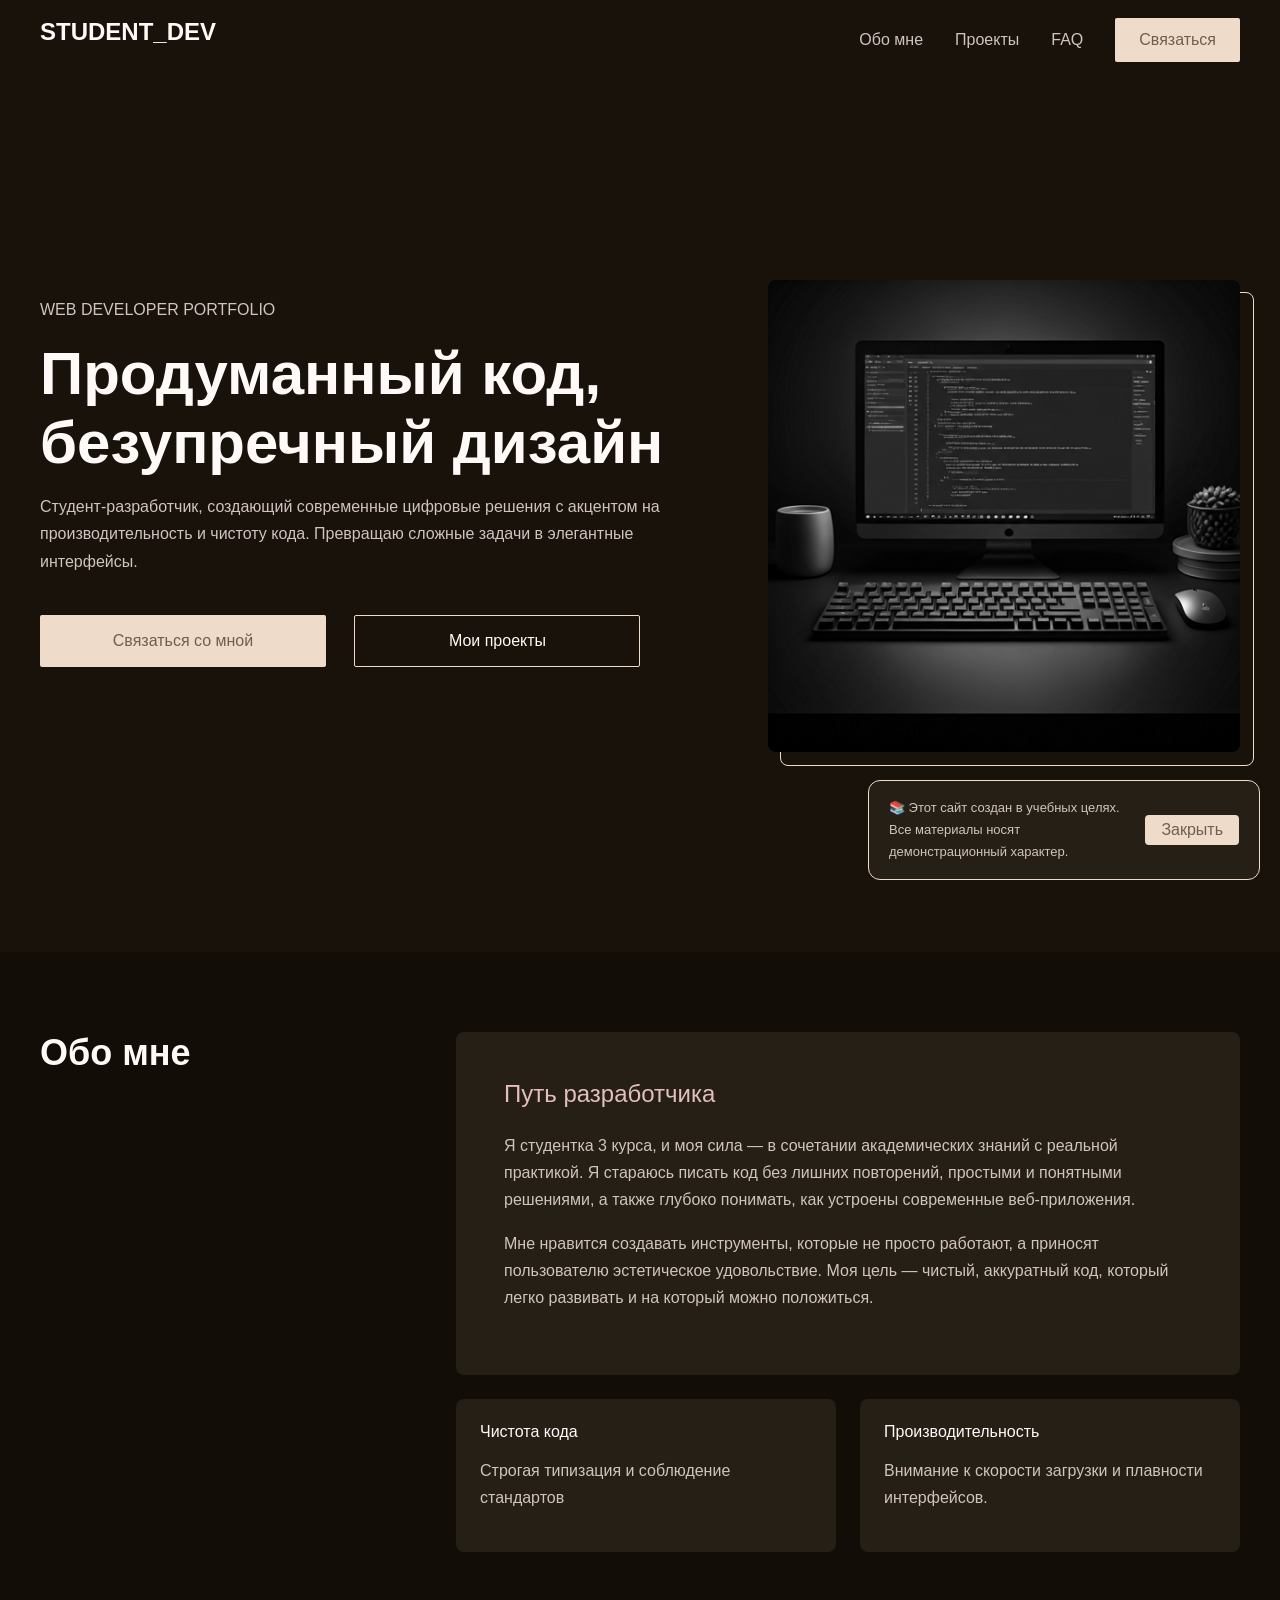
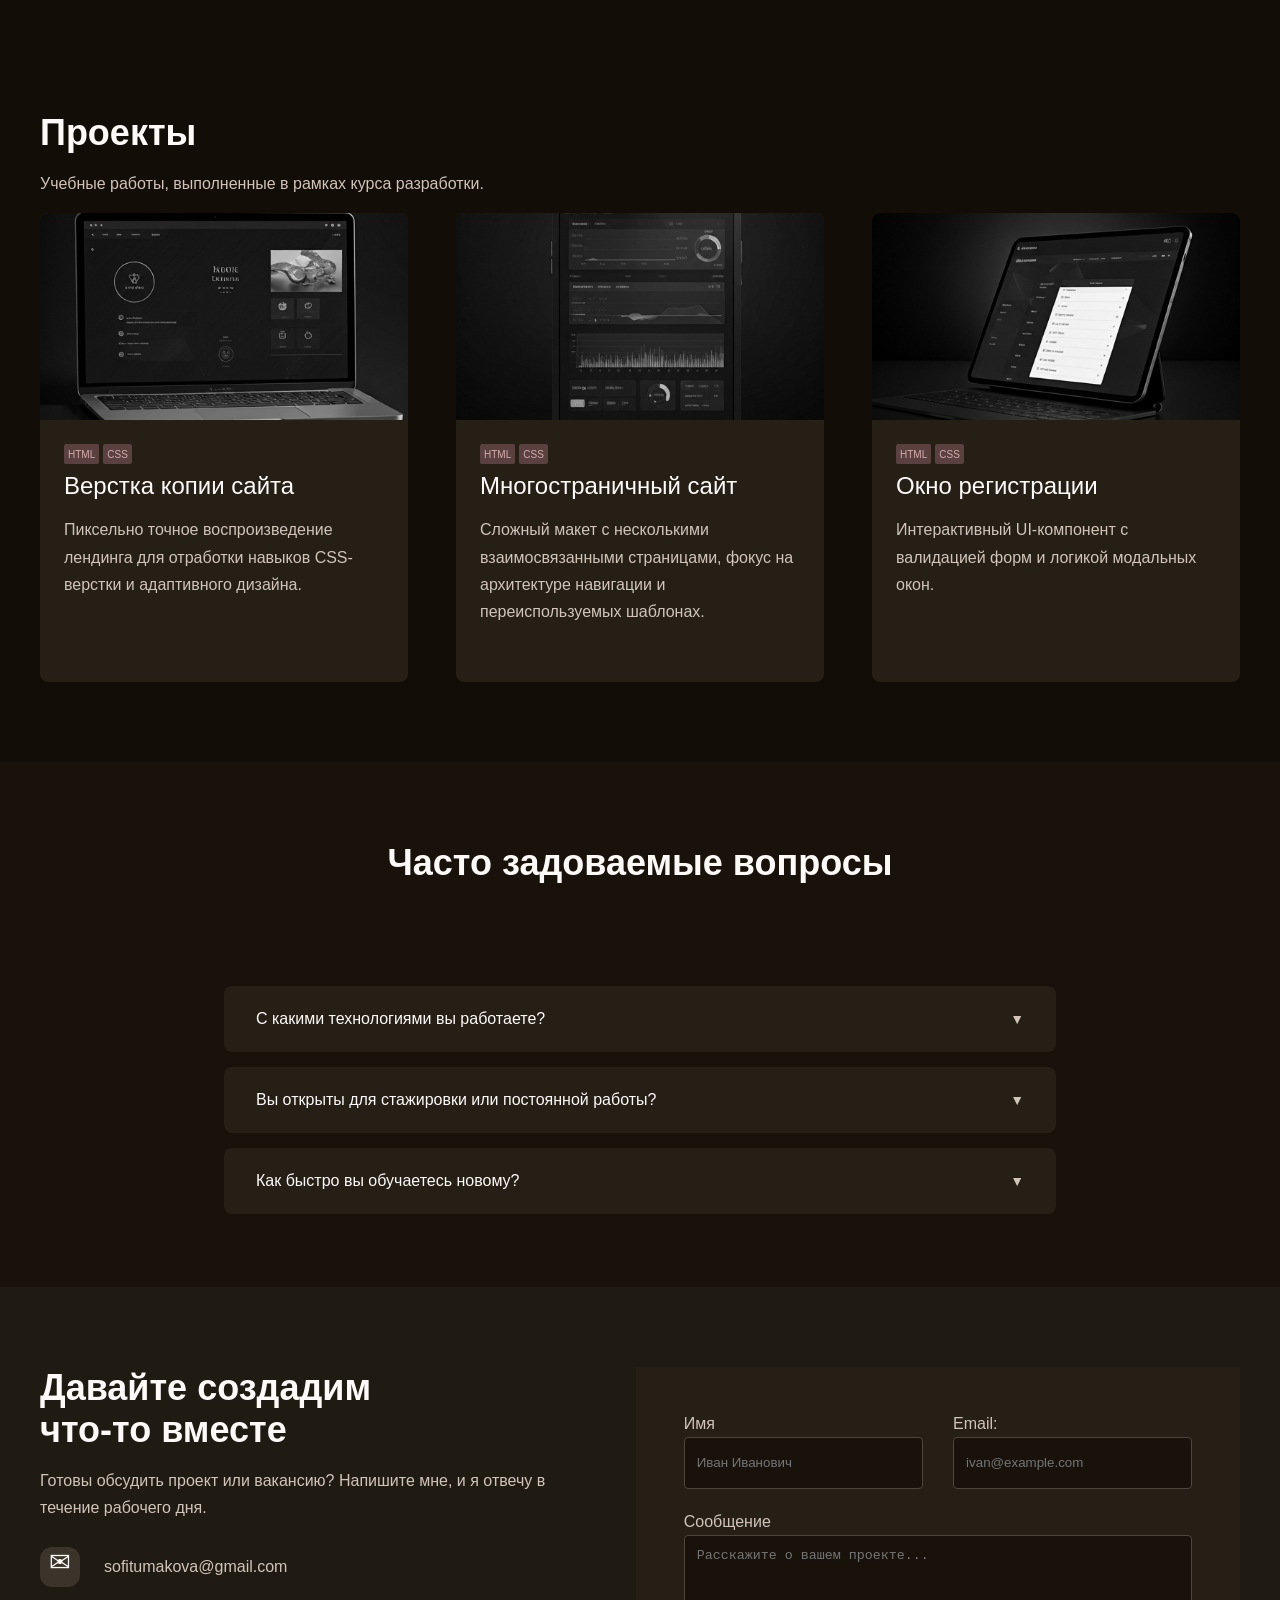
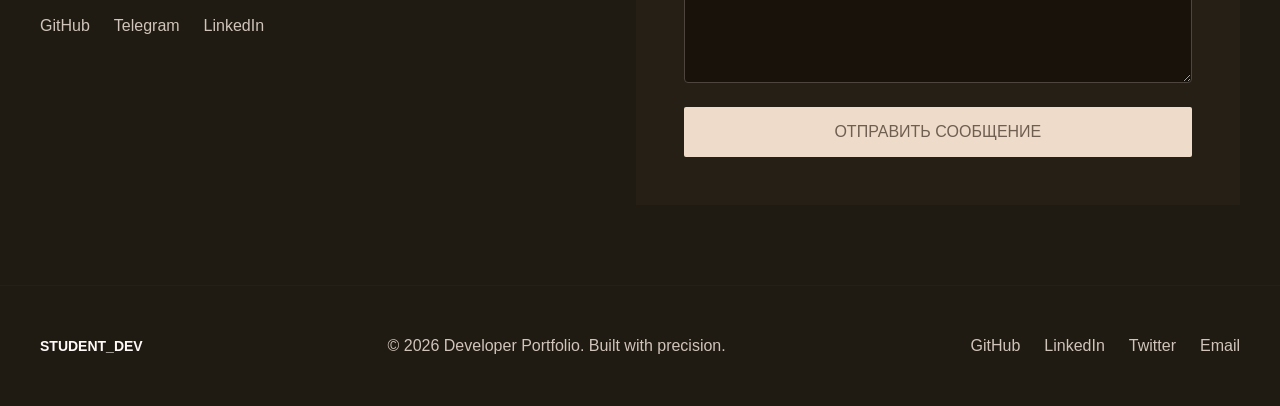
==== пм_05 — без одного блока + адаптив/html/index.html @ 421327c8 "added adaptive" ====
<!DOCTYPE html>
<head>
    <meta charset="UTF-8">
    <meta name="viewport" content="width=device-width, initial-scale=1.0, user-scalable=yes">
    <title>tumakova</title>
    <link rel="stylesheet" href="../css/style.css">
</head>
<body>
    <header>
        <div class="content jcsb">
            <div class="logo">STUDENT_DEV</div>

            <div class="burger">
                <span></span>
                <span></span>
                <span></span>
            </div>

            <div class="navigation jcsb">
                <a href="#about" class="active">Обо мне</a>
                <a href="#projects" class="active">Проекты</a>
                <a href="#faq" class="active">FAQ</a>
                <button>Связаться</button>
            </div>
        </div>
    </header>
    <main>
        <div class="hero">
            <div class="content jcsb">
                <div class="hero-text">
                    <p>WEB DEVELOPER PORTFOLIO</p>
                    <h1>Продуманный код, безупречный дизайн</h1>
                    <p>Студент-разработчик, создающий современные цифровые решения с акцентом на производительность и чистоту кода. Превращаю сложные задачи в элегантные интерфейсы.</p>
                    <div class="hero-button">
                        <button>Связаться со мной</button>
                        <button>Мои проекты</button>
                    </div>
                </div>
                <div class="hero-image">
                    <img src="../png/unnamed.png">
                    <div class="frame"></div>
                </div>
            </div>
        </div>
        
            <div id="info-popup" class="info-popup">
                <div class="info-content">
                    <p>📚 Этот сайт создан в учебных целях. Все материалы носят демонстрационный характер.</p>
                    <button id="close-info">Закрыть</button>
                </div>
            </div>

        <div class="about" id="about">
            <div class="content jcsb">
                <h2>Обо мне</h2>
                <div class="about-block">
                    <div>
                        <h3>Путь разработчика</h3>
                        <p>Я студентка 3 курса, и моя сила — в сочетании академических знаний с реальной практикой. Я стараюсь писать код без лишних повторений, простыми и понятными решениями, а также глубоко понимать, как устроены современные веб-приложения.</p>
                        <p>Мне нравится создавать инструменты, которые не просто работают, а приносят пользователю эстетическое удовольствие. Моя цель — чистый, аккуратный код, который легко развивать и на который можно положиться.</p>
                    </div>
                    <div>
                        <h4>Чистота кода</h4>
                        <p>Строгая типизация и соблюдение стандартов</p>
                    </div>
                    <div>
                        <h4>Производительность</h4>
                        <p>Внимание к скорости загрузки и плавности интерфейсов.</p>
                    </div>
                </div>
            </div>
        </div>
        
        <div class="projects" id="projects">
            <div class="content">
                <h2>Проекты</h2>
                <p>Учебные работы, выполненные в рамках курса разработки.</p>
                <div class="card jcsb">
                    <div>
                        <div class="image-container">
                            <img src="../png/unnamed (3).png">
                        </div>
                        <div class="description">
                            <section>
                                <div>HTML</div>
                                <div>CSS</div>
                            </section>
                            <h4>Верстка копии сайта</h4>
                            <p>Пиксельно точное воспроизведение лендинга для отработки навыков CSS-верстки и адаптивного дизайна.</p>
                        </div>
                    </div>
                    <div>
                        <div class="image-container">
                            <img src="../png/unnamed (2).png">
                        </div>
                        <div class="description">
                            <section>
                                <div>HTML</div>
                                <div>CSS</div>
                            </section>
                            <h4>Многостраничный сайт</h4>
                            <p>Сложный макет с несколькими взаимосвязанными страницами, фокус на архитектуре навигации и переиспользуемых шаблонах.</p>
                        </div>
                    </div>
                    <div>
                        <div class="image-container">
                            <img src="../png/unnamed (1).png">
                        </div>
                        <div class="description">
                            <section>
                                <div>HTML</div>
                                <div>CSS</div>
                            </section>
                            <h4>Окно регистрации</h4>
                            <p>Интерактивный UI-компонент с валидацией форм и логикой модальных окон.</p>
                        </div>
                    </div>
                </div>
            </div>
        </div>

        <div class="faq" id="faq">
            <div class="content jcsb">
                <h2>Часто задоваемые вопросы</h2>
                <div class="faq-item">
                    <input type="checkbox" id="faq1">
                    <label for="faq1">С какими технологиями вы работаете?</label>
                    <div class="faq-answer"><p>типо текст</p></div>
                </div>
                <div class="faq-item">
                    <input type="checkbox" id="faq2">
                    <label for="faq2">Вы открыты для стажировки или постоянной работы?</label>
                    <div class="faq-answer"><p>Да, я активно рассматриваю предложения по работе и стажировкам, где смогу применить свои навыки и внести вклад в реальные продукты.</p></div>
                </div>
                <div class="faq-item">
                    <input type="checkbox" id="faq3">
                    <label for="faq3">Как быстро вы обучаетесь новому?</label>
                    <div class="faq-answer"><p>Быстрая адаптация — моя сильная сторона. При необходимости я быстро осваиваю новые инструменты и подходы.</p></div>
                </div>
            </div>
        </div>

        <div class="contact" id="contact">
            <div class="content jcsb">
                <div class="text">
                    <h2>Давайте создадим <br> что-то вместе</h2>
                    <p>Готовы обсудить проект или вакансию? Напишите мне, и я отвечу в течение рабочего дня.</p>
                    <section>
                        <div>✉</div>
                        <p>sofitumakova@gmail.com</p>
                    </section>
                    <div class="communication">
                        <p>GitHub</p>
                        <p>Telegram</p>
                        <p>LinkedIn</p>
                    </div>
                </div>
                <div class="fill jcsb">
                    <section><label for="name">Имя</label>
                    <input type="text" placeholder="Иван Иванович"></section>
                    <section><label for="email">Email:</label>
                    <input type="email" placeholder="ivan@example.com"></section>
                    <section><label for="text">Сообщение</label>
                    <textarea placeholder="Расскажите о вашем проекте..."></textarea>
                    <button>ОТПРАВИТЬ СООБЩЕНИЕ</button>
                </div>    
            </div>
        </div>
    </main>
    <footer>
        <div class="content jcsb">
            <div class="logo">STUDENT_DEV</div>
            <p>© 2026 Developer Portfolio. Built with precision.</p>
            <div class="communication">
                <p>GitHub</p>
                <p>LinkedIn</p>
                <p>Twitter</p>
                <p>Email</p>
            </div>
        </div>
    </footer>
    <script src="../js/main.js"></script>
</body>
</html>
---- пм_05 — без одного блока + адаптив/css/style.css ----
body{
    font-family: 'Hanken Grotesk', -apple-system, BlinkMacSystemFont, 'Segoe UI', sans-serif;
    margin: 0;
    background-color: #18120B;
}

.content {
    box-sizing: border-box;
    max-width: 1280px;
    margin: 0 auto;
    padding: 0 40px;
}

p,a{
    font-size: 16px;
    color: #D0C4BB;
    line-height: 1.7;
}

h1{
    margin: 0;
    font-size: 60px;
    color: #FFFAF8;
}

h2{
    margin: 0;
    color: #FFFAF8;
    font-size: 36px;
}

h3{
    color: #E3BEBD;
    font-size: 24px;
    font-weight: 200;
    margin-top: 0;
    margin-bottom: 24px;
}

h4{
    color: #FFFAF8;
    font-size: 16px;
    font-weight: 400;
    margin-top: 0;
    margin-bottom: 12px;
}

button{
    font-size: 16px;
    background-color: #EFDBC9;
    color: #6E5F51;
    border: 0;
    border-radius: 2px;
}

button:active {
  transform: scale(0.95); 
}

.jcsb{display: flex; justify-content: space-between;}

header {
    position: fixed;
    background-color: #18120B;
    color: #D0C4BB;
    font-size: 26px;
    height: 80px;
    align-content: center;
    width: 100%;
    top: 0;
    z-index: 100;
}

.logo {
    color: #FFFAF8;
    font-size: 24px;
    font-weight: bold;
}

.navigation {
    font-size: 14px;
    gap: 32px;
}

.navigation a {
    position: relative;
    text-decoration: none;
    padding: 8px 0;
    transition: .3s;
}

.navigation a:hover {
    color: #EFDBC9;
}

.navigation a.active {
    color: #FFFAF8;
    font-size: 16px;
    font-weight: 700;
}

.navigation a.active::after {
    content: "";
    position: absolute;
    left: 50%;
    transform: translateX(-50%);
    bottom: -12px;
    width: 70px;
    height: 2px;
    background: #EFDBC9;
}

.navigation button {
    padding: 6px 24px;
}
main{
    padding-top: 80px;
}

.about, .skills, .projects, .faq, .contact{padding: 80px 0;}

.hero{
    margin: 200px 0;
}

.hero-text{
    width: 680px;
    height: 385px;
}

.hero-image{
    position: relative;
    width: 472px;
    height: 472px;
}

.hero-image img{
    width: 472px;
    height: 472px;
    object-fit: cover;
    position: relative;
    z-index: 2;
    filter: grayscale(100%);
    transition: filter 0.4s ease;
    border-radius: 8px;
}

.hero-image:hover img {
    filter: grayscale(0%);
}

.frame{
    position: absolute;
    top: 12px;
    left: 12px;
    width: 472px;
    height: 472px;
    border: 1px solid #EFDBC9;
    border-radius: 8px;
    z-index: 1;
}

.hero-button button{
    margin-top: 24px;
    width: 286px;
    height: 52px;
}

.hero-button :nth-child(2){
    margin-left: 24px;
    color: #FFFAF8;
    background-color: #18120B;
    border: 1px solid #EFDBC9;
}

.about, .projects{background-color: #120D06;}


.about-block{
    max-width: 784px; 
    display: flex;
    flex-wrap: wrap;
    gap: 24px;
}

.about-block div{
    background-color: #251F16;
    border-radius: 8px;
    box-sizing: border-box;
}

.about-block > :nth-child(1){
    width: 784px;
    padding: 48px;
}

.about-block > :nth-child(2),
.about-block > :nth-child(3){
    width: 380px;
    min-height: 153px;
    padding: 24px;
}

.card > div{
    border-radius: 8px;
    background-color: #251F16;
    width: 368px;
    height: 468.6px;
}

.card .image-container {
    width: 368px;
    height: 207px;
    overflow: hidden;
    border-radius: 8px 8px 0 0;
}

.card .image-container img {
    width: 100%;
    height: 100%;
    object-fit: cover;
    filter: grayscale(100%);
    transition: transform 0.4s ease, filter 0.4s ease;
    transform: scale(1);
}

.card div:hover .image-container img {
    transform: scale(1.1);
    filter: grayscale(0%);
}

.card section{
    display: flex;
}

.card section div{
    align-content: center;
    height: 20px;
    background-color: #5B4040;
    width: auto;
    padding: 0 4px;
    margin-right: 4px;
    border-radius: 2px;
}

.card h4{
    font-size: 24px;
    margin-top: 8px;
}

.description{
    color: #D1ADAC;
    font-size: 10px;
    padding: 24px;
}

.faq .content{
    flex-direction: column;
    align-items: center;
    gap: 22px;
}

.faq .content h2{margin-bottom: 80px;}

.faq-item label {
    display: flex;
    justify-content: space-between;
    background-color: #251F16;
    color: #FFFAF8;
    width: 768px;
    padding: 24px 32px;
    border-radius: 8px;
    cursor: pointer;
    position: relative;
    transition: border-color 0.3s ease;
}

.faq-item label::after {
    content: "▼";
    font-size: 14px;
    color: #D0C4BB;
    position: absolute;
    right: 32px;
    top: 50%;
    transform: translateY(-50%);
    transition: transform 0.3s ease;
}

.faq-item label:hover::after {
    transform: translateY(-50%) rotate(180deg);
}

.faq-answer {
    width: 784px;
    padding: 0 24px;
    max-height: 0;
    overflow: hidden;
    background-color: #251F16;
    color: #D0C4BB;
    border-radius: 0 0 8px 8px;
    transition: max-height 0.2s ease;
    margin-top: -7px;
}

.faq-item input:checked ~ .faq-answer {
    max-height: 1000px;
    border-top: none;
}

.faq-item input {
    display: none; 
}

.contact{
    background-color: #201B12;
}

.communication{
    display: flex;
    gap: 24px;
}

.text section{
    font-size: 26px;
    display: flex;
    align-items: center;
    gap:24px;
}

.text section div{
    text-align: center;
    height: 40px;
    width: 40px;
    border-radius: 12px;
    color: #FFFAF8;
    background-color: #3B342A;
}

.fill{
    display: flex;
    flex-wrap: wrap;
    margin: 0 0 0 80px;
    width: 666.67px;
    padding: 48px;
    background-color: #251F16;
}

label, input, textarea{
    color: #D0C4BB;
}

.fill section{
    display: flex;
    flex-direction: column;
    width: 47%;
}

.fill section input, .fill section textarea{
    background-color: #18120B;
    border: 1px solid #4D453E;
    border-radius: 4px;
    height: 50px;
    margin: 4px 0 24px 0;
    padding: 0 12px;
}

.fill section textarea {
    padding: 12px;
    min-height: 122px;
    resize: vertical;
}

.fill :nth-child(3){
    width: 100%;
}

.fill button{
    width: 100%;
    height: 50px;
}

footer {
    align-content:center;
    height: 120px;
    align-items:center;
    border-top: 0.01rem solid #251F16;
    background-color: #201B12;
}

footer .logo{
    align-content: center;
    font-size: 14px;
}

.info-popup {
    position: fixed;
    bottom: 20px;
    right: 20px;
    max-width: 350px;
    background: #251F16;
    border: 1px solid #EFDBC9;
    border-radius: 12px;
    padding: 16px 20px;
    z-index: 2000;
    opacity: 0;
    transform: translateX(100%);
    transition: 0.4s;
}

.info-popup.show {
    opacity: 1;
    transform: translateX(0);
}

.info-content {
    display: flex;
    gap: 12px;
    align-items: center;
}

.info-content p {
    margin: 0;
    font-size: 13px;
    color: #D0C4BB;
}

.info-content button {
    background: #EFDBC9;
    border: none;
    padding: 6px 16px;
    border-radius: 4px;
    cursor: pointer;
}


@media (max-width: 1024px) {

    .content {
        padding: 0 24px;
    }

    h1 {
        font-size: 48px;
    }

    .hero {
        margin: 100px 0;
    }

    .hero .content {
        flex-direction: column;
        align-items: center;
        gap: 60px;
    }

    .hero-text {
        width: 100%;
        height: auto;
        text-align: center;
    }

    .hero-image {
        width: 472px;
        height: 472px;
    }

    .about .content {
        flex-direction: column;
        gap: 40px;
    }

    .about-block {
        max-width: 100%;
    }

    .about-block > :nth-child(1),
    .about-block > :nth-child(2),
    .about-block > :nth-child(3) {
        width: 100%;
    }

    .card {
        flex-wrap: wrap;
        justify-content: center;
        gap: 24px;
    }

    .contact .content {
        flex-direction: column;
        gap: 40px;
    }

    .fill {
        margin: 0;
        width: 100%;
        max-width: 100%;
        box-sizing: border-box;
    }

    .faq-item {
        width: 100%;
        max-width: 784px;
    }

    .faq-item label,
    .faq-answer {
        width: 100%;
        box-sizing: border-box;
    }
}

.burger {
    display: none;
    flex-direction: column;
    gap: 5px;
    cursor: pointer;
}

.burger span {
    width: 28px;
    height: 3px;
    background-color: #FFFAF8;
    border-radius: 2px;
    transition: 0.3s;
}

@media (max-width: 768px) {

    .content {
        padding: 0 20px;
    }

        header .content {
        flex-direction: row;
        align-items: center;
    }

    .burger {
        display: flex;
    }

    .navigation {
        position: absolute;
        top: 80px;
        left: 0;
        width: 100%;
        background-color: #18120B;

        flex-direction: column;
        align-items: center;
        gap: 20px;

        padding: 25px 0;

        display: none;
        border-top: 1px solid #251F16;
        z-index: 99;
    }

    .navigation.active {
        display: flex;
    }

    .navigation a {
        font-size: 16px;
    }

    .navigation button {
        width: 220px;
        height: 48px;
        background-color: #EFDBC9;
        color: #6E5F51;
        border: none;
        border-radius: 2px;
    }

    main {
        padding-top: 80px;
    }

    h1 {
        font-size: 36px;
        line-height: 1.2;
    }

    h2 {
        font-size: 28px;
        text-align: center;
    }

    h3 {
        font-size: 22px;
    }

    .hero {
        margin: 60px 0;
    }

    .hero .content {
        flex-direction: column;
        gap: 40px;
    }

    .hero-text {
        width: 100%;
        text-align: center;
    }

    .hero-image {
        width: 100%;
        max-width: 320px;
        height: 320px;
    }

    .hero-image img {
        width: 100%;
        height: 320px;
    }

    .frame {
        width: 100%;
        height: 320px;
    }

    .hero-button {
        display: flex;
        flex-direction: column;
        gap: 12px;
    }

    .hero-button button {
        width: 100%;
        margin: 0;
    }

    .hero-button :nth-child(2) {
        margin-left: 0;
    }

    .about,
    .projects,
    .faq,
    .contact {
        padding: 60px 0;
    }

    .about-block > :nth-child(1) {
        padding: 24px;
    }

    .about-block > :nth-child(2),
    .about-block > :nth-child(3) {
        padding: 20px;
    }

    .card {
        flex-direction: column;
        align-items: center;
        gap: 24px;
    }

    .card > div {
        width: 100%;
        max-width: 400px;
        height: auto;
    }

    .card .image-container {
        width: 100%;
    }

    .faq .content h2 {
        margin-bottom: 40px;
    }

    .faq-item label {
        padding: 18px;
        font-size: 15px;
    }

    .faq-answer {
        padding: 0 18px;
    }

    .text {
        text-align: center;
    }

    .text section {
        justify-content: center;
    }

    .communication {
        flex-wrap: wrap;
        justify-content: center;
        gap: 12px;
    }

    .fill {
        padding: 24px;
    }

    .fill section {
        width: 100%;
    }

    .fill section input,
    .fill section textarea {
        width: 100%;
        box-sizing: border-box;
    }

    footer {
        height: auto;
        padding: 30px 0;
    }

    footer .content {
        flex-direction: column;
        gap: 15px;
        text-align: center;
    }
}

/*МАЛЕНЬКИЕ ТЕЛЕФОНЫ*/

@media (max-width: 480px) {

    h1 {
        font-size: 30px;
    }

    .hero-image {
        max-width: 280px;
        height: 280px;
    }

    .hero-image img {
        height: 280px;
    }

    .frame {
        height: 280px;
    }

    .fill {
        padding: 20px;
    }

    .navigation {
        gap: 10px;
    }

    .navigation a {
        font-size: 14px;
    }
    
    .info-popup {
        left: 20px;
        right: 20px;
        bottom: 20px;
        max-width: none;
    }
}
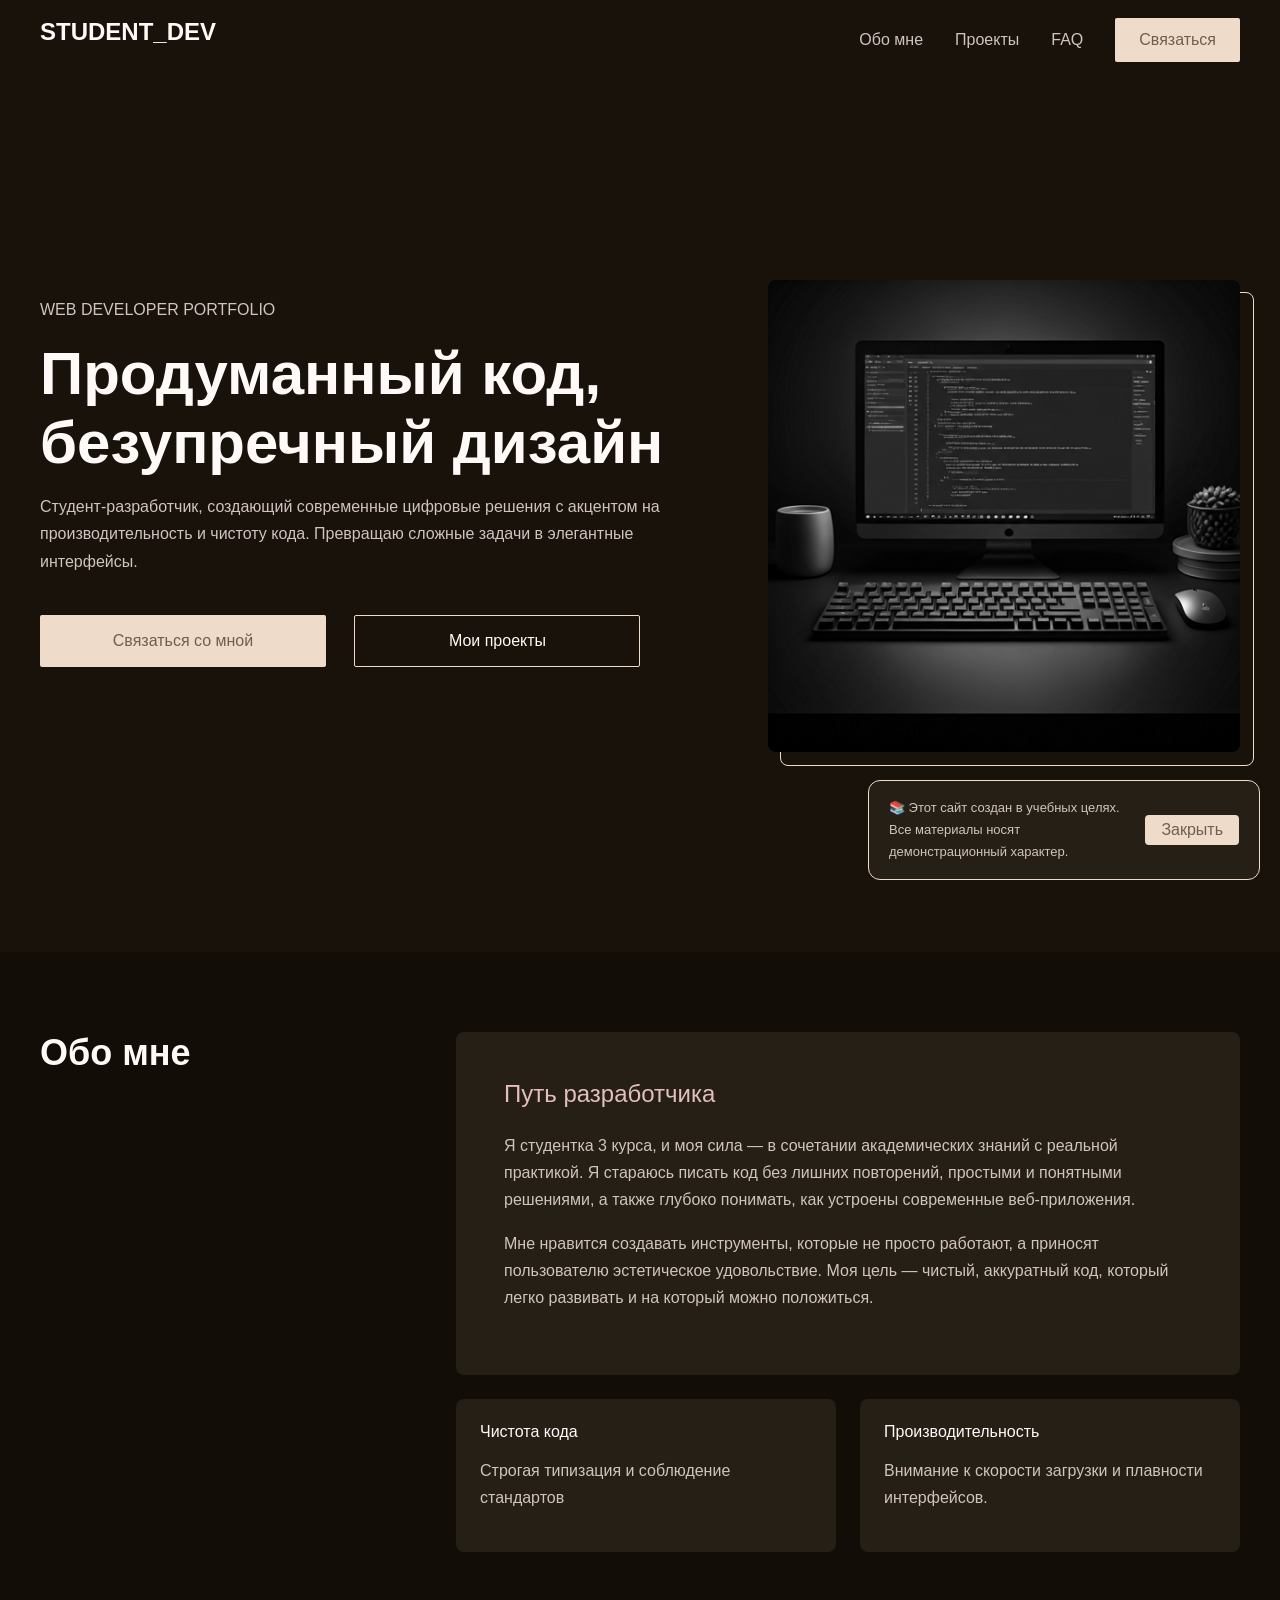
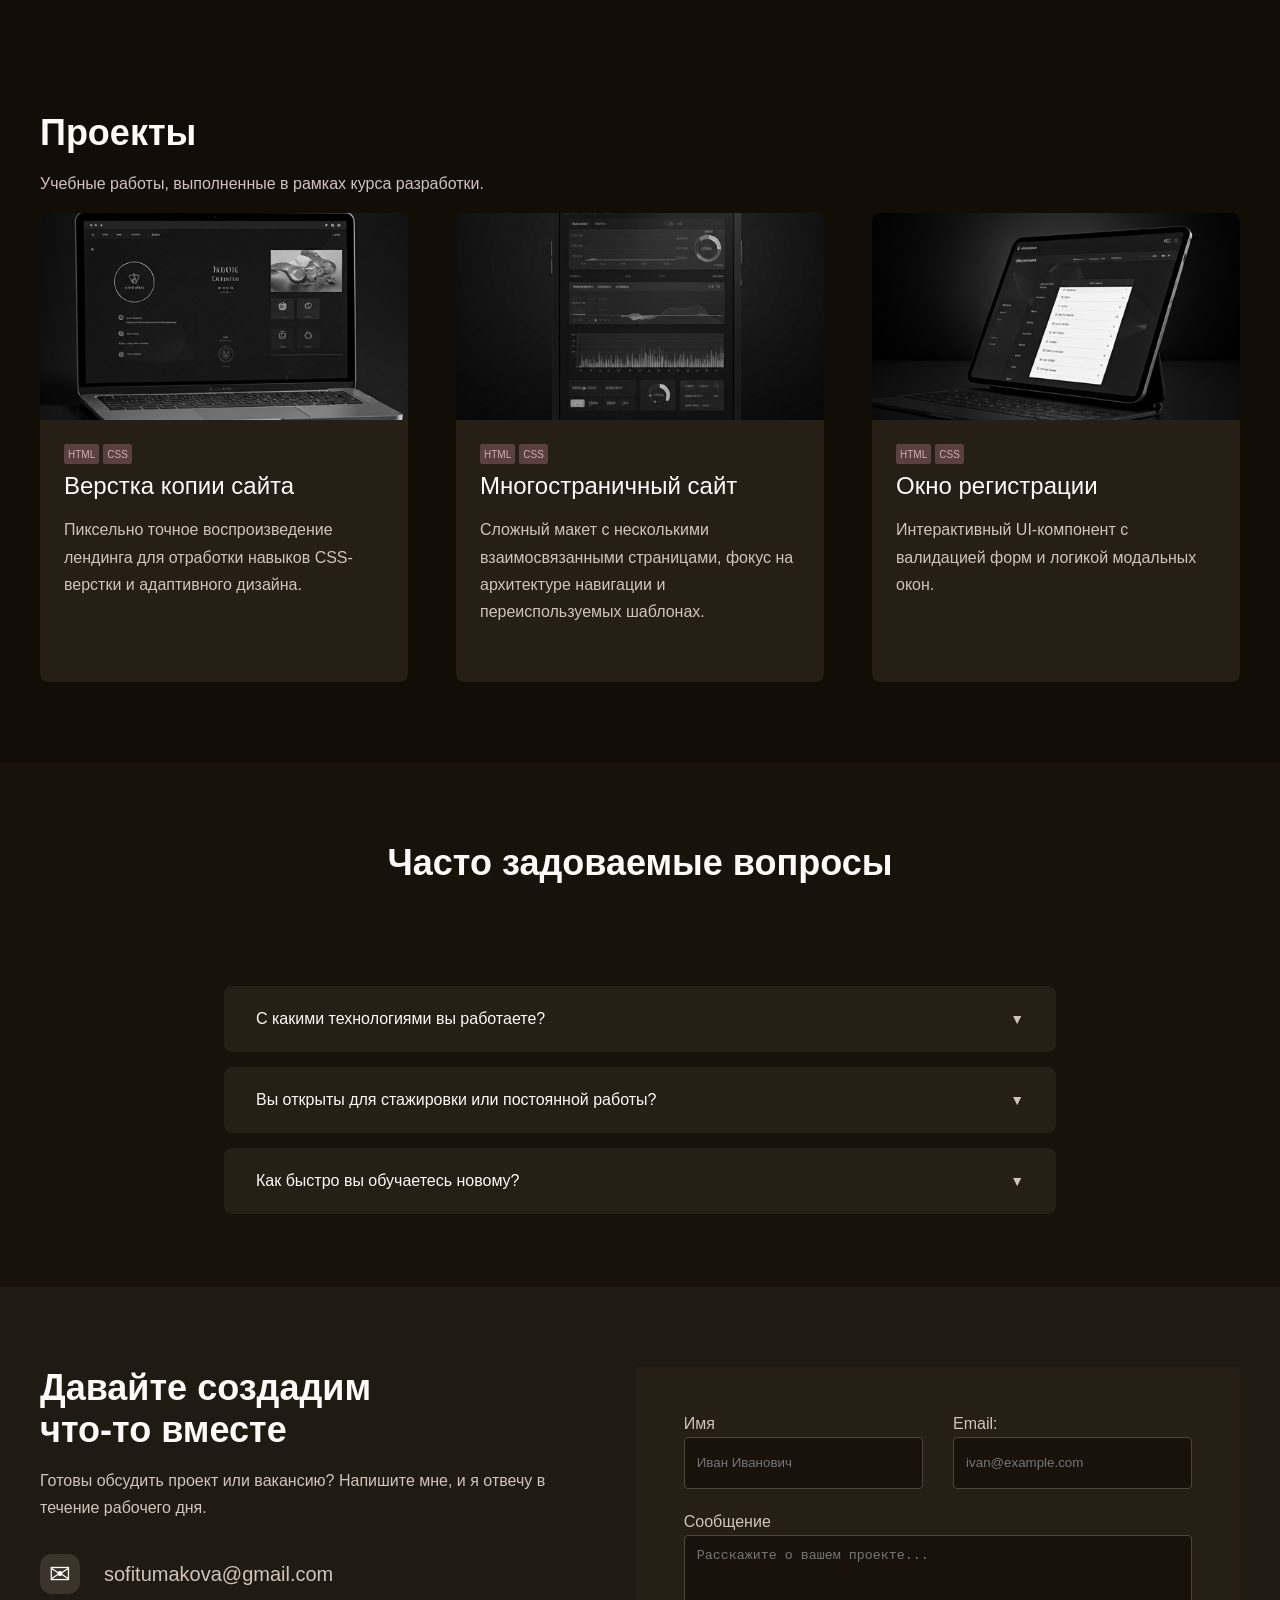
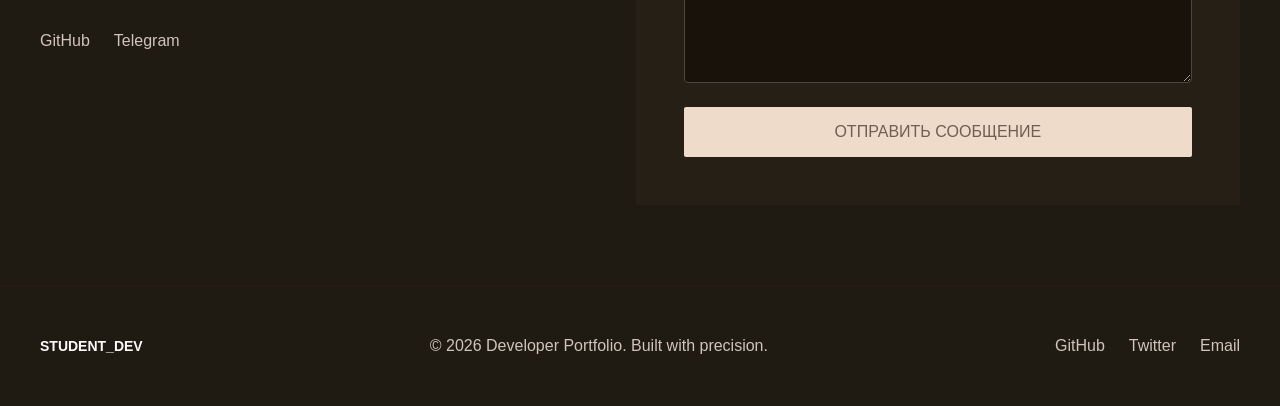
==== commit 51c0cb5e: "new" ====
--- a/пм_05 — без одного блока + адаптив/html/index.html
+++ b/пм_05 — без одного блока + адаптив/html/index.html
@@ -145,25 +145,26 @@
                 <div class="text">
                     <h2>Давайте создадим <br> что-то вместе</h2>
                     <p>Готовы обсудить проект или вакансию? Напишите мне, и я отвечу в течение рабочего дня.</p>
-                    <section>
-                        <div>✉</div>
-                        <p>sofitumakova@gmail.com</p>
-                    </section>
+                    <a href="mailto:sofitumakova@gmail.com" class="email-block">
+                        <section>
+                            <div>✉</div>
+                            <p>sofitumakova@gmail.com</p>
+                        </section>
+                    </a>
                     <div class="communication">
                         <p>GitHub</p>
                         <p>Telegram</p>
-                        <p>LinkedIn</p>
                     </div>
                 </div>
-                <div class="fill jcsb">
+                <form class="fill jcsb" action="submit.php" method="POST">
                     <section><label for="name">Имя</label>
-                    <input type="text" placeholder="Иван Иванович"></section>
+                    <input type="text" name="name" placeholder="Иван Иванович"></section>
                     <section><label for="email">Email:</label>
-                    <input type="email" placeholder="ivan@example.com"></section>
-                    <section><label for="text">Сообщение</label>
-                    <textarea placeholder="Расскажите о вашем проекте..."></textarea>
-                    <button>ОТПРАВИТЬ СООБЩЕНИЕ</button>
-                </div>    
+                    <input type="email" name="email" placeholder="ivan@example.com"></section>
+                    <section><label for="message">Сообщение</label>
+                    <textarea name="message" placeholder="Расскажите о вашем проекте..."></textarea>
+                    <button type="submit">ОТПРАВИТЬ СООБЩЕНИЕ</button>
+                </form>    
             </div>
         </div>
     </main>
@@ -173,7 +174,6 @@
             <p>© 2026 Developer Portfolio. Built with precision.</p>
             <div class="communication">
                 <p>GitHub</p>
-                <p>LinkedIn</p>
                 <p>Twitter</p>
                 <p>Email</p>
             </div>
--- a/пм_05 — без одного блока + адаптив/css/style.css
+++ b/пм_05 — без одного блока + адаптив/css/style.css
@@ -320,20 +320,45 @@
     gap: 24px;
 }
 
-.text section{
+.email-block {
+    display: inline-block;
+    text-decoration: none;
+    transition: all 0.3s ease;
+}
+
+.email-block p{
+    font-size: 20px;
+}
+
+.email-block section{
     font-size: 26px;
     display: flex;
     align-items: center;
     gap:24px;
-}
-
-.text section div{
+    transition: all 0.3s ease;
+}
+
+.email-block section div{
+    display: flex;
+    align-items: center;
+    justify-content: center;
     text-align: center;
     height: 40px;
     width: 40px;
     border-radius: 12px;
     color: #FFFAF8;
     background-color: #3B342A;
+    transition: all 0.3s ease;
+}
+
+.email-block:hover section div {
+    background-color: #EFDBC9;
+    color: #18120B;
+    
+}
+
+.email-block:hover section p {
+    color: #EFDBC9;
 }
 
 .fill{
@@ -686,7 +711,7 @@
         text-align: center;
     }
 
-    .text section {
+    .email-block section {
         justify-content: center;
     }
 
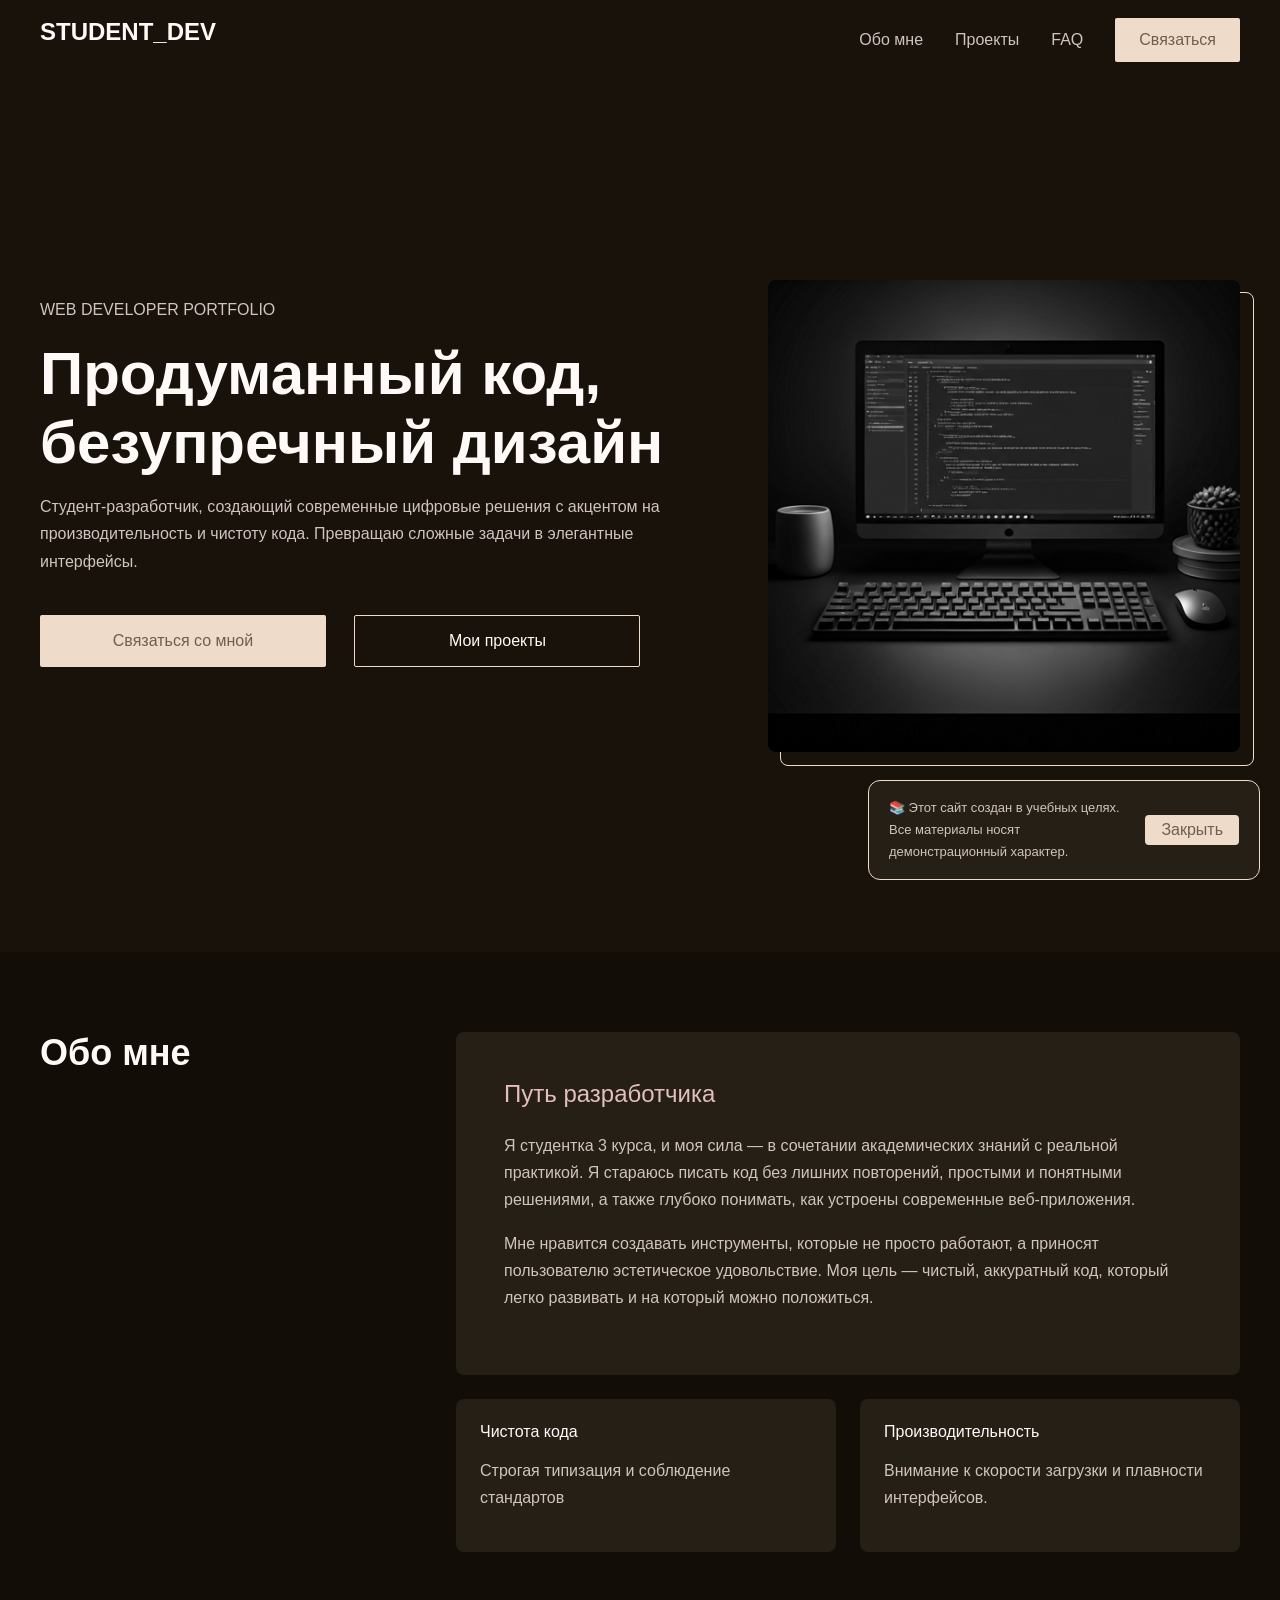
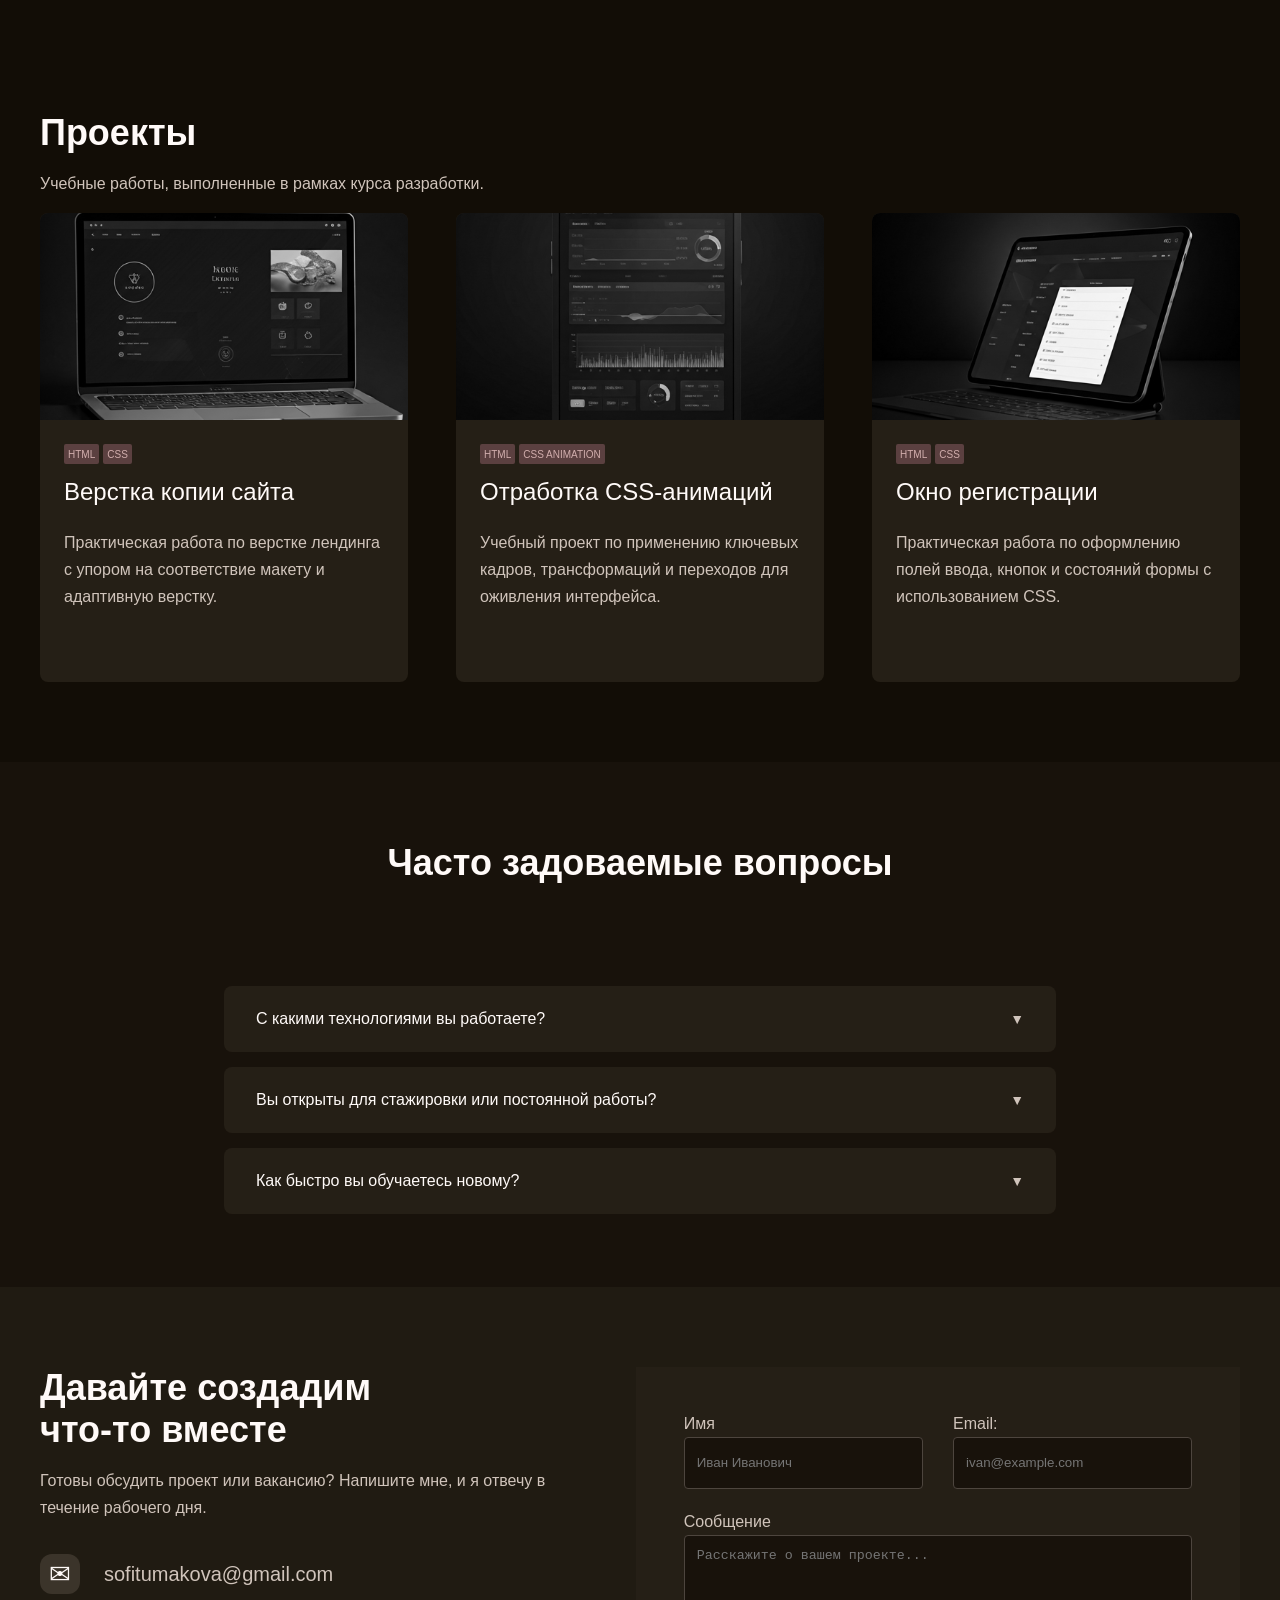
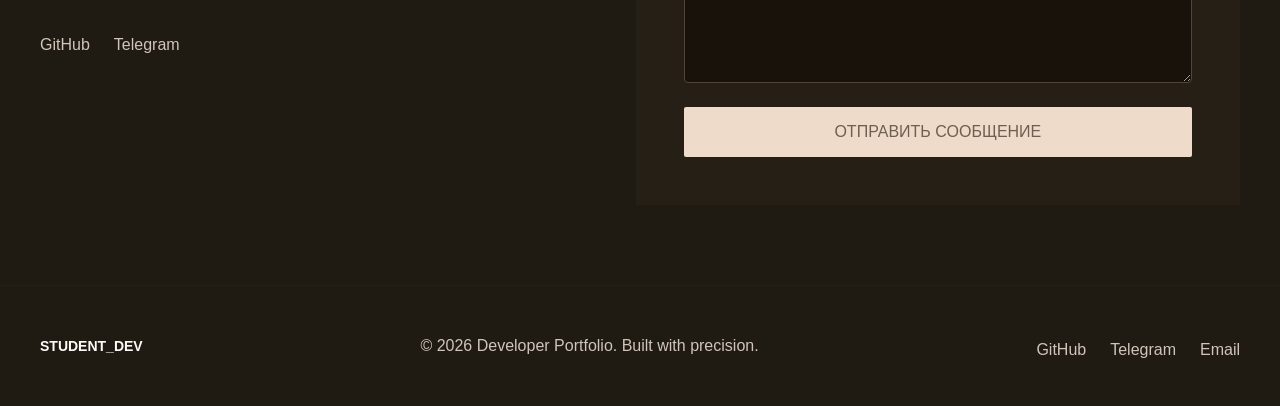
==== commit d09f335f: "new" ====
--- a/пм_05 — без одного блока + адаптив/html/index.html
+++ b/пм_05 — без одного блока + адаптив/html/index.html
@@ -76,45 +76,51 @@
                 <h2>Проекты</h2>
                 <p>Учебные работы, выполненные в рамках курса разработки.</p>
                 <div class="card jcsb">
-                    <div>
-                        <div class="image-container">
-                            <img src="../png/unnamed (3).png">
+                    <a href="https://github.com/sofitumakova-ops/copy-of-website" target="_blank" class="card-link">
+                        <div>
+                            <div class="image-container">
+                                <img src="../png/unnamed (3).png">
+                            </div>
+                            <div class="description">
+                                <section>
+                                    <div>HTML</div>
+                                    <div>CSS</div>
+                                </section>
+                                <h4>Верстка копии сайта</h4>
+                                <p>Практическая работа по верстке лендинга с упором на соответствие макету и адаптивную верстку.</p>
+                            </div>
                         </div>
-                        <div class="description">
-                            <section>
-                                <div>HTML</div>
-                                <div>CSS</div>
-                            </section>
-                            <h4>Верстка копии сайта</h4>
-                            <p>Пиксельно точное воспроизведение лендинга для отработки навыков CSS-верстки и адаптивного дизайна.</p>
+                    </a>
+                    <a href="https://github.com/sofitumakova-ops/css-animation" target="_blank" class="card-link">    
+                        <div>
+                            <div class="image-container">
+                                <img src="../png/unnamed (2).png">
+                            </div>
+                            <div class="description">
+                                <section>
+                                    <div>HTML</div>
+                                    <div>CSS ANIMATION</div>
+                                </section>
+                                <h4>Отработка CSS-анимаций</h4>
+                                <p>Учебный проект по применению ключевых кадров, трансформаций и переходов для оживления интерфейса.</p>
+                            </div>
                         </div>
-                    </div>
-                    <div>
-                        <div class="image-container">
-                            <img src="../png/unnamed (2).png">
+                    </a>
+                    <a href="https://github.com/sofitumakova-ops/Forms" target="_blank" class="card-link">
+                        <div>
+                            <div class="image-container">
+                                <img src="../png/unnamed (1).png">
+                            </div>
+                            <div class="description">
+                                <section>
+                                    <div>HTML</div>
+                                    <div>CSS</div>
+                                </section>
+                                <h4>Окно регистрации</h4>
+                                <p>Практическая работа по оформлению полей ввода, кнопок и состояний формы с использованием CSS.</p>
+                            </div>
                         </div>
-                        <div class="description">
-                            <section>
-                                <div>HTML</div>
-                                <div>CSS</div>
-                            </section>
-                            <h4>Многостраничный сайт</h4>
-                            <p>Сложный макет с несколькими взаимосвязанными страницами, фокус на архитектуре навигации и переиспользуемых шаблонах.</p>
-                        </div>
-                    </div>
-                    <div>
-                        <div class="image-container">
-                            <img src="../png/unnamed (1).png">
-                        </div>
-                        <div class="description">
-                            <section>
-                                <div>HTML</div>
-                                <div>CSS</div>
-                            </section>
-                            <h4>Окно регистрации</h4>
-                            <p>Интерактивный UI-компонент с валидацией форм и логикой модальных окон.</p>
-                        </div>
-                    </div>
+                    </a>
                 </div>
             </div>
         </div>
@@ -125,7 +131,7 @@
                 <div class="faq-item">
                     <input type="checkbox" id="faq1">
                     <label for="faq1">С какими технологиями вы работаете?</label>
-                    <div class="faq-answer"><p>типо текст</p></div>
+                    <div class="faq-answer"><p>Моя сильная сторона — верстка: HTML5, CSS3, адаптивный дизайн, анимации. Работаю с Figma (могу читать макеты) и Git (базовые команды). На 4-м курсе планирую освоить JavaScript и работу с базами данных для перехода к полноценной фронтенд-разработке.</p></div>
                 </div>
                 <div class="faq-item">
                     <input type="checkbox" id="faq2">
@@ -152,8 +158,8 @@
                         </section>
                     </a>
                     <div class="communication">
-                        <p>GitHub</p>
-                        <p>Telegram</p>
+                        <a href="https://github.com/sofitumakova-ops" target="_blank">GitHub</a>
+                        <a href="https://t.me/ggrrgrgrgg" target="_blank">Telegram</a>
                     </div>
                 </div>
                 <form class="fill jcsb" action="submit.php" method="POST">
@@ -173,9 +179,9 @@
             <div class="logo">STUDENT_DEV</div>
             <p>© 2026 Developer Portfolio. Built with precision.</p>
             <div class="communication">
-                <p>GitHub</p>
-                <p>Twitter</p>
-                <p>Email</p>
+                <a href="https://github.com/sofitumakova-ops" target="_blank">GitHub</a>
+                <a href="https://t.me/ggrrgrgrgg" target="_blank">Telegram</a>
+                <a href="mailto:sofitumakova@gmail.com">Email</a>
             </div>
         </div>
     </footer>
--- a/пм_05 — без одного блока + адаптив/css/style.css
+++ b/пм_05 — без одного блока + адаптив/css/style.css
@@ -201,7 +201,15 @@
     padding: 24px;
 }
 
-.card > div{
+.card-link {
+    text-decoration: none;        /* убираем подчеркивание */
+    color: inherit;              /* наследуем цвет текста */
+    display: block;              /* ссылка становится блочной, как div */
+    /* размеры не задаем — они наследуются от вложенного div */
+    
+}
+
+.card-link > div{
     border-radius: 8px;
     background-color: #251F16;
     width: 368px;
@@ -317,7 +325,12 @@
 
 .communication{
     display: flex;
+    margin-top:20px;
     gap: 24px;
+}
+
+.communication a {
+    text-decoration: none;
 }
 
 .email-block {
@@ -684,7 +697,7 @@
         gap: 24px;
     }
 
-    .card > div {
+    .card-link > div {
         width: 100%;
         max-width: 400px;
         height: auto;
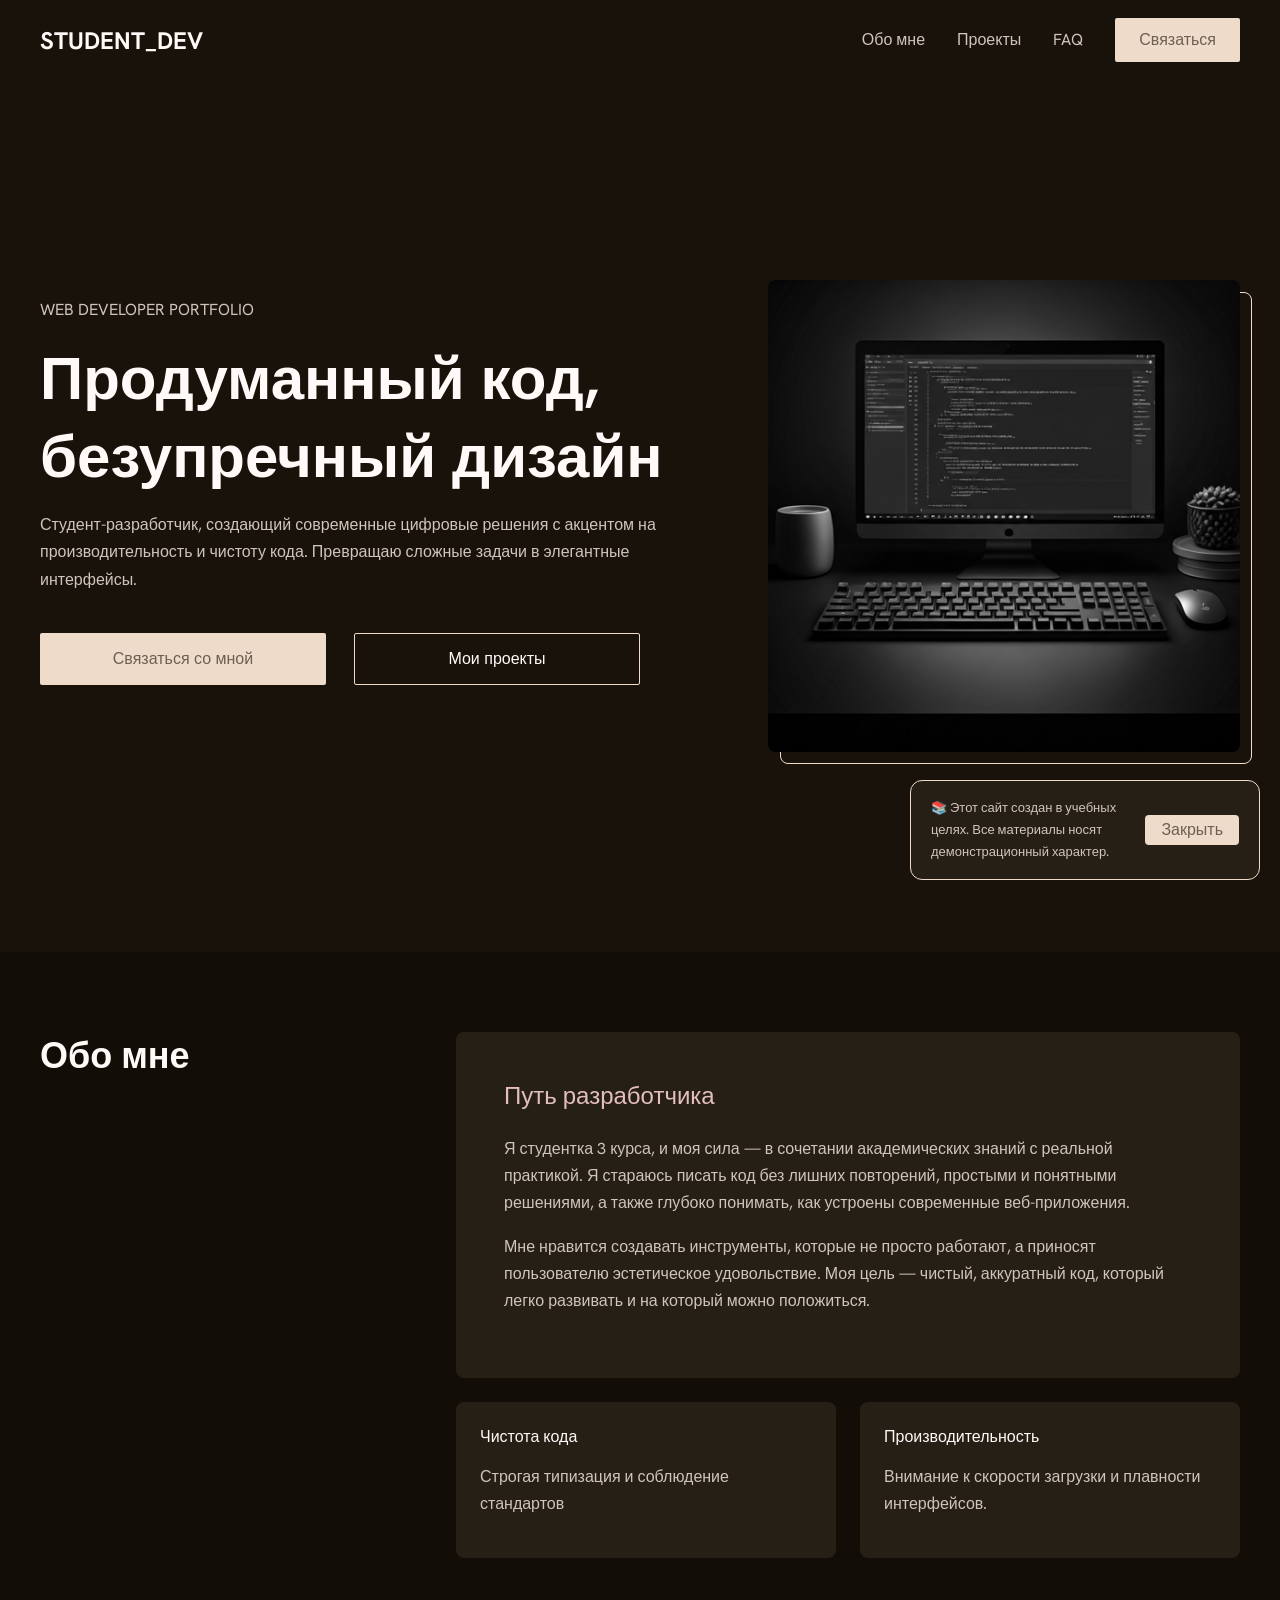
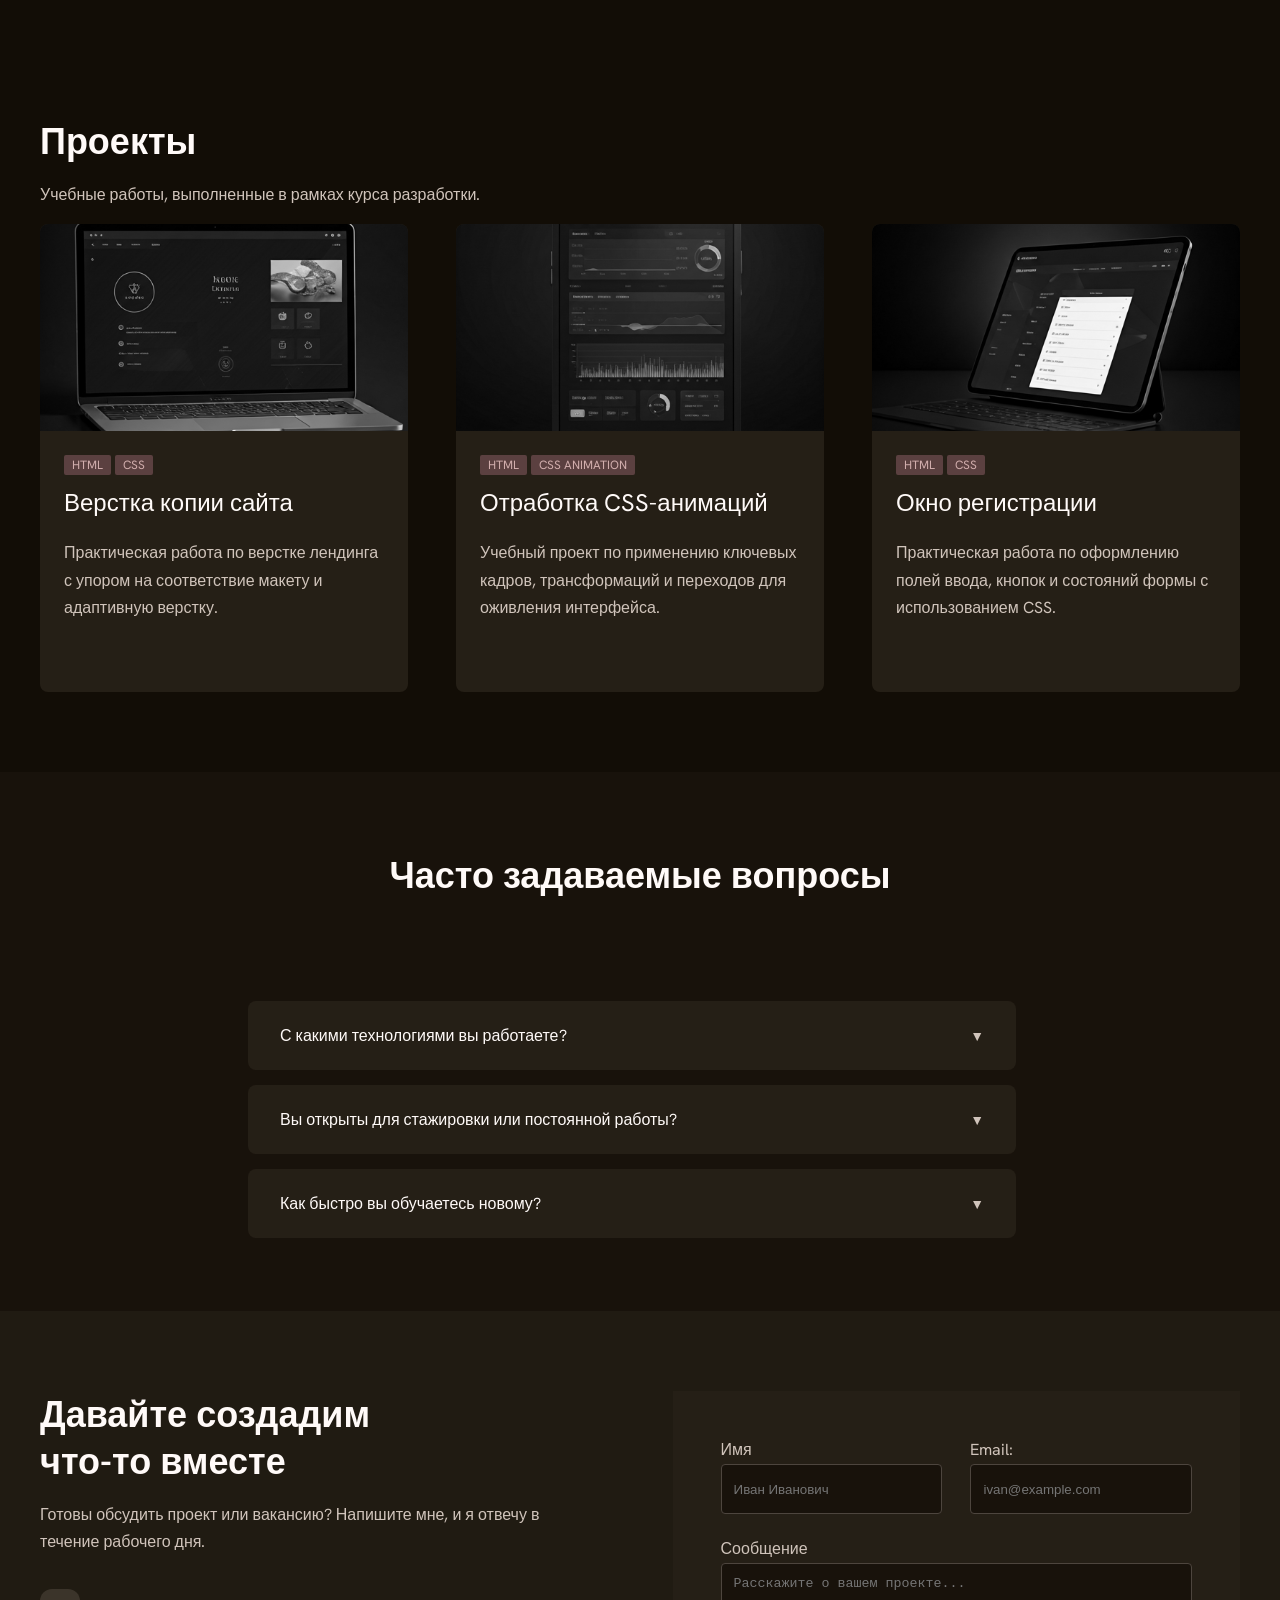
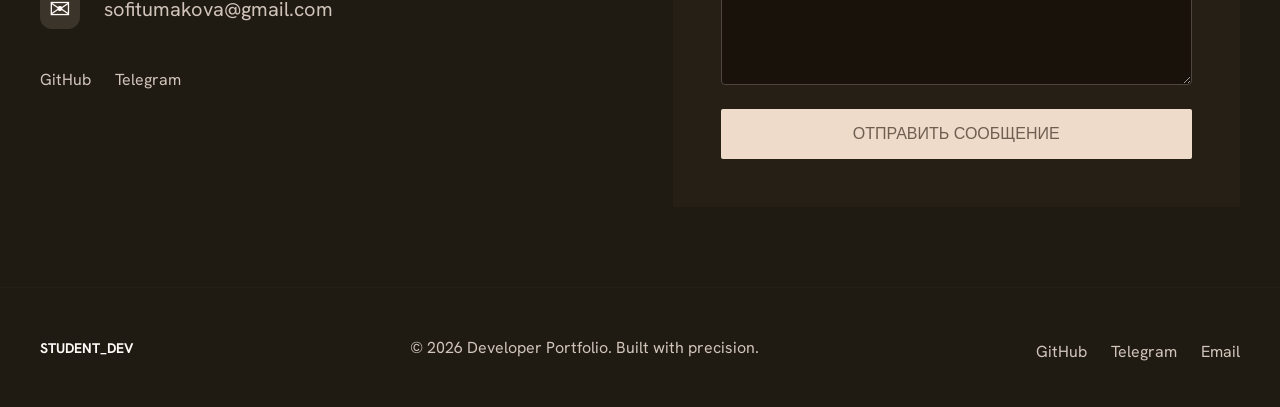
==== commit 178797f8: "new" ====
--- a/пм_05 — без одного блока + адаптив/html/index.html
+++ b/пм_05 — без одного блока + адаптив/html/index.html
@@ -1,8 +1,11 @@
 <!DOCTYPE html>
+<html lang="ru">
 <head>
     <meta charset="UTF-8">
-    <meta name="viewport" content="width=device-width, initial-scale=1.0, user-scalable=yes">
-    <title>tumakova</title>
+    <meta name="description">
+    <title>Tumakova — портфолио веб-разработчика</title>
+    <link rel="preconnect" href="https://fonts.googleapis.com">
+    <link href="https://fonts.googleapis.com/css2?family=Hanken+Grotesk:wght@200;300;400;500;600;700;800&display=swap" rel="stylesheet">
     <link rel="stylesheet" href="../css/style.css">
 </head>
 <body>
@@ -16,12 +19,12 @@
                 <span></span>
             </div>
 
-            <div class="navigation jcsb">
-                <a href="#about" class="active">Обо мне</a>
-                <a href="#projects" class="active">Проекты</a>
-                <a href="#faq" class="active">FAQ</a>
-                <button>Связаться</button>
-            </div>
+            <nav class="navigation jcsb">
+                <a href="#about">Обо мне</a>
+                <a href="#projects">Проекты</a>
+                <a href="#faq">FAQ</a>
+                <button type="button" class="btn-contact">Связаться</button>
+            </nav>
         </div>
     </header>
     <main>
@@ -32,12 +35,12 @@
                     <h1>Продуманный код, безупречный дизайн</h1>
                     <p>Студент-разработчик, создающий современные цифровые решения с акцентом на производительность и чистоту кода. Превращаю сложные задачи в элегантные интерфейсы.</p>
                     <div class="hero-button">
-                        <button>Связаться со мной</button>
-                        <button>Мои проекты</button>
+                        <button type="button" class="btn-contact">Связаться со мной</button>
+                        <button type="button" class="btn-projects">Мои проекты</button>
                     </div>
                 </div>
                 <div class="hero-image">
-                    <img src="../png/unnamed.png">
+                    <img src="../png/unnamed.png" alt="">
                     <div class="frame"></div>
                 </div>
             </div>
@@ -54,16 +57,16 @@
             <div class="content jcsb">
                 <h2>Обо мне</h2>
                 <div class="about-block">
-                    <div>
+                    <div class="about-main">
                         <h3>Путь разработчика</h3>
                         <p>Я студентка 3 курса, и моя сила — в сочетании академических знаний с реальной практикой. Я стараюсь писать код без лишних повторений, простыми и понятными решениями, а также глубоко понимать, как устроены современные веб-приложения.</p>
                         <p>Мне нравится создавать инструменты, которые не просто работают, а приносят пользователю эстетическое удовольствие. Моя цель — чистый, аккуратный код, который легко развивать и на который можно положиться.</p>
                     </div>
-                    <div>
+                    <div class="about-card">
                         <h4>Чистота кода</h4>
                         <p>Строгая типизация и соблюдение стандартов</p>
                     </div>
-                    <div>
+                    <div class="about-card">
                         <h4>Производительность</h4>
                         <p>Внимание к скорости загрузки и плавности интерфейсов.</p>
                     </div>
@@ -76,46 +79,46 @@
                 <h2>Проекты</h2>
                 <p>Учебные работы, выполненные в рамках курса разработки.</p>
                 <div class="card jcsb">
-                    <a href="https://github.com/sofitumakova-ops/copy-of-website" target="_blank" class="card-link">
+                    <a href="https://github.com/sofitumakova-ops/copy-of-website" target="_blank" rel="noopener noreferrer" class="card-link">
                         <div>
                             <div class="image-container">
-                                <img src="../png/unnamed (3).png">
+                                <img src="../png/unnamed (3).png" alt="">
                             </div>
                             <div class="description">
-                                <section>
-                                    <div>HTML</div>
-                                    <div>CSS</div>
-                                </section>
+                                <div class="tags">
+                                    <div class="tag">HTML</div>
+                                    <div class="tag">CSS</div>
+                                </div>
                                 <h4>Верстка копии сайта</h4>
                                 <p>Практическая работа по верстке лендинга с упором на соответствие макету и адаптивную верстку.</p>
                             </div>
                         </div>
                     </a>
-                    <a href="https://github.com/sofitumakova-ops/css-animation" target="_blank" class="card-link">    
+                    <a href="https://github.com/sofitumakova-ops/css-animation" target="_blank" rel="noopener noreferrer" class="card-link">    
                         <div>
                             <div class="image-container">
-                                <img src="../png/unnamed (2).png">
+                                <img src="../png/unnamed (2).png" alt="">
                             </div>
                             <div class="description">
-                                <section>
-                                    <div>HTML</div>
-                                    <div>CSS ANIMATION</div>
-                                </section>
+                                <div class="tags">
+                                    <div class="tag">HTML</div>
+                                    <div class="tag">CSS ANIMATION</div>
+                                </div>
                                 <h4>Отработка CSS-анимаций</h4>
                                 <p>Учебный проект по применению ключевых кадров, трансформаций и переходов для оживления интерфейса.</p>
                             </div>
                         </div>
                     </a>
-                    <a href="https://github.com/sofitumakova-ops/Forms" target="_blank" class="card-link">
+                    <a href="https://github.com/sofitumakova-ops/Forms" target="_blank" rel="noopener noreferrer" class="card-link">
                         <div>
                             <div class="image-container">
-                                <img src="../png/unnamed (1).png">
+                                <img src="../png/unnamed (1).png" alt="">
                             </div>
                             <div class="description">
-                                <section>
-                                    <div>HTML</div>
-                                    <div>CSS</div>
-                                </section>
+                                <div class="tags">
+                                    <div class="tag">HTML</div>
+                                    <div class="tag">CSS</div>
+                                </div>
                                 <h4>Окно регистрации</h4>
                                 <p>Практическая работа по оформлению полей ввода, кнопок и состояний формы с использованием CSS.</p>
                             </div>
@@ -127,7 +130,7 @@
 
         <div class="faq" id="faq">
             <div class="content jcsb">
-                <h2>Часто задоваемые вопросы</h2>
+                <h2>Часто задаваемые вопросы</h2>
                 <div class="faq-item">
                     <input type="checkbox" id="faq1">
                     <label for="faq1">С какими технологиями вы работаете?</label>
@@ -158,17 +161,17 @@
                         </section>
                     </a>
                     <div class="communication">
-                        <a href="https://github.com/sofitumakova-ops" target="_blank">GitHub</a>
-                        <a href="https://t.me/ggrrgrgrgg" target="_blank">Telegram</a>
+                        <a href="https://github.com/sofitumakova-ops" target="_blank" rel="noopener noreferrer">GitHub</a>
+                        <a href="https://t.me/ggrrgrgrgg" target="_blank" rel="noopener noreferrer">Telegram</a>
                     </div>
                 </div>
                 <form class="fill jcsb" action="submit.php" method="POST">
                     <section><label for="name">Имя</label>
-                    <input type="text" name="name" placeholder="Иван Иванович"></section>
+                    <input type="text" id="name"  name="name" placeholder="Иван Иванович"></section>
                     <section><label for="email">Email:</label>
-                    <input type="email" name="email" placeholder="ivan@example.com"></section>
+                    <input type="email" id="email" name="email" placeholder="ivan@example.com"></section>
                     <section><label for="message">Сообщение</label>
-                    <textarea name="message" placeholder="Расскажите о вашем проекте..."></textarea>
+                    <textarea id="message" name="message" placeholder="Расскажите о вашем проекте..."></textarea>
                     <button type="submit">ОТПРАВИТЬ СООБЩЕНИЕ</button>
                 </form>    
             </div>
@@ -179,8 +182,8 @@
             <div class="logo">STUDENT_DEV</div>
             <p>© 2026 Developer Portfolio. Built with precision.</p>
             <div class="communication">
-                <a href="https://github.com/sofitumakova-ops" target="_blank">GitHub</a>
-                <a href="https://t.me/ggrrgrgrgg" target="_blank">Telegram</a>
+                <a href="https://github.com/sofitumakova-ops" target="_blank" rel="noopener noreferrer">GitHub</a>
+                <a href="https://t.me/ggrrgrgrgg" target="_blank" rel="noopener noreferrer">Telegram</a>
                 <a href="mailto:sofitumakova@gmail.com">Email</a>
             </div>
         </div>
--- a/пм_05 — без одного блока + адаптив/css/style.css
+++ b/пм_05 — без одного блока + адаптив/css/style.css
@@ -1,3 +1,7 @@
+ *, *::before, *::after {
+     box-sizing: border-box; 
+}
+
 body{
     font-family: 'Hanken Grotesk', -apple-system, BlinkMacSystemFont, 'Segoe UI', sans-serif;
     margin: 0;
@@ -69,6 +73,12 @@
     width: 100%;
     top: 0;
     z-index: 100;
+    display: flex;
+}
+
+header .content {
+    width: 100%;
+    align-items: center;
 }
 
 .logo {
@@ -86,7 +96,7 @@
     position: relative;
     text-decoration: none;
     padding: 8px 0;
-    transition: .3s;
+    transition: color 0.3s ease;
 }
 
 .navigation a:hover {
@@ -125,7 +135,7 @@
 
 .hero-text{
     width: 680px;
-    height: 385px;
+    min-height: 385px;
 }
 
 .hero-image{
@@ -189,23 +199,21 @@
     box-sizing: border-box;
 }
 
-.about-block > :nth-child(1){
+.about-block .about-main {
     width: 784px;
     padding: 48px;
 }
 
-.about-block > :nth-child(2),
-.about-block > :nth-child(3){
+.about-block .about-card {
     width: 380px;
     min-height: 153px;
     padding: 24px;
 }
 
 .card-link {
-    text-decoration: none;        /* убираем подчеркивание */
+    text-decoration: none; 
     color: inherit;              /* наследуем цвет текста */
-    display: block;              /* ссылка становится блочной, как div */
-    /* размеры не задаем — они наследуются от вложенного div */
+    display: block;              
     
 }
 
@@ -258,8 +266,25 @@
 
 .description{
     color: #D1ADAC;
-    font-size: 10px;
+    font-size: 13px;
     padding: 24px;
+}
+
+.tags {
+    display: flex;
+    flex-wrap: wrap;
+    gap: 4px;
+}
+
+.tag {
+    display: inline-block; 
+    background-color: #5B4040;
+    height: 20px;
+    padding: 0 8px;
+    border-radius: 2px;
+    font-size: 12px;
+    /*color: #FFFAF8;*/
+    line-height: 20px;  
 }
 
 .faq .content{
@@ -336,7 +361,7 @@
 .email-block {
     display: inline-block;
     text-decoration: none;
-    transition: all 0.3s ease;
+    transition: background-color 0.3s ease, color 0.3s ease, transform 0.3s ease;
 }
 
 .email-block p{
@@ -348,7 +373,7 @@
     display: flex;
     align-items: center;
     gap:24px;
-    transition: all 0.3s ease;
+    transition: color 0.3s ease;
 }
 
 .email-block section div{
@@ -361,7 +386,7 @@
     border-radius: 12px;
     color: #FFFAF8;
     background-color: #3B342A;
-    transition: all 0.3s ease;
+    transition: background-color 0.3s ease, color 0.3s ease;
 }
 
 .email-block:hover section div {
@@ -418,11 +443,15 @@
 }
 
 footer {
-    align-content:center;
+    display: flex;
     height: 120px;
     align-items:center;
     border-top: 0.01rem solid #251F16;
     background-color: #201B12;
+}
+
+footer .content{
+    width: 100%;
 }
 
 footer .logo{
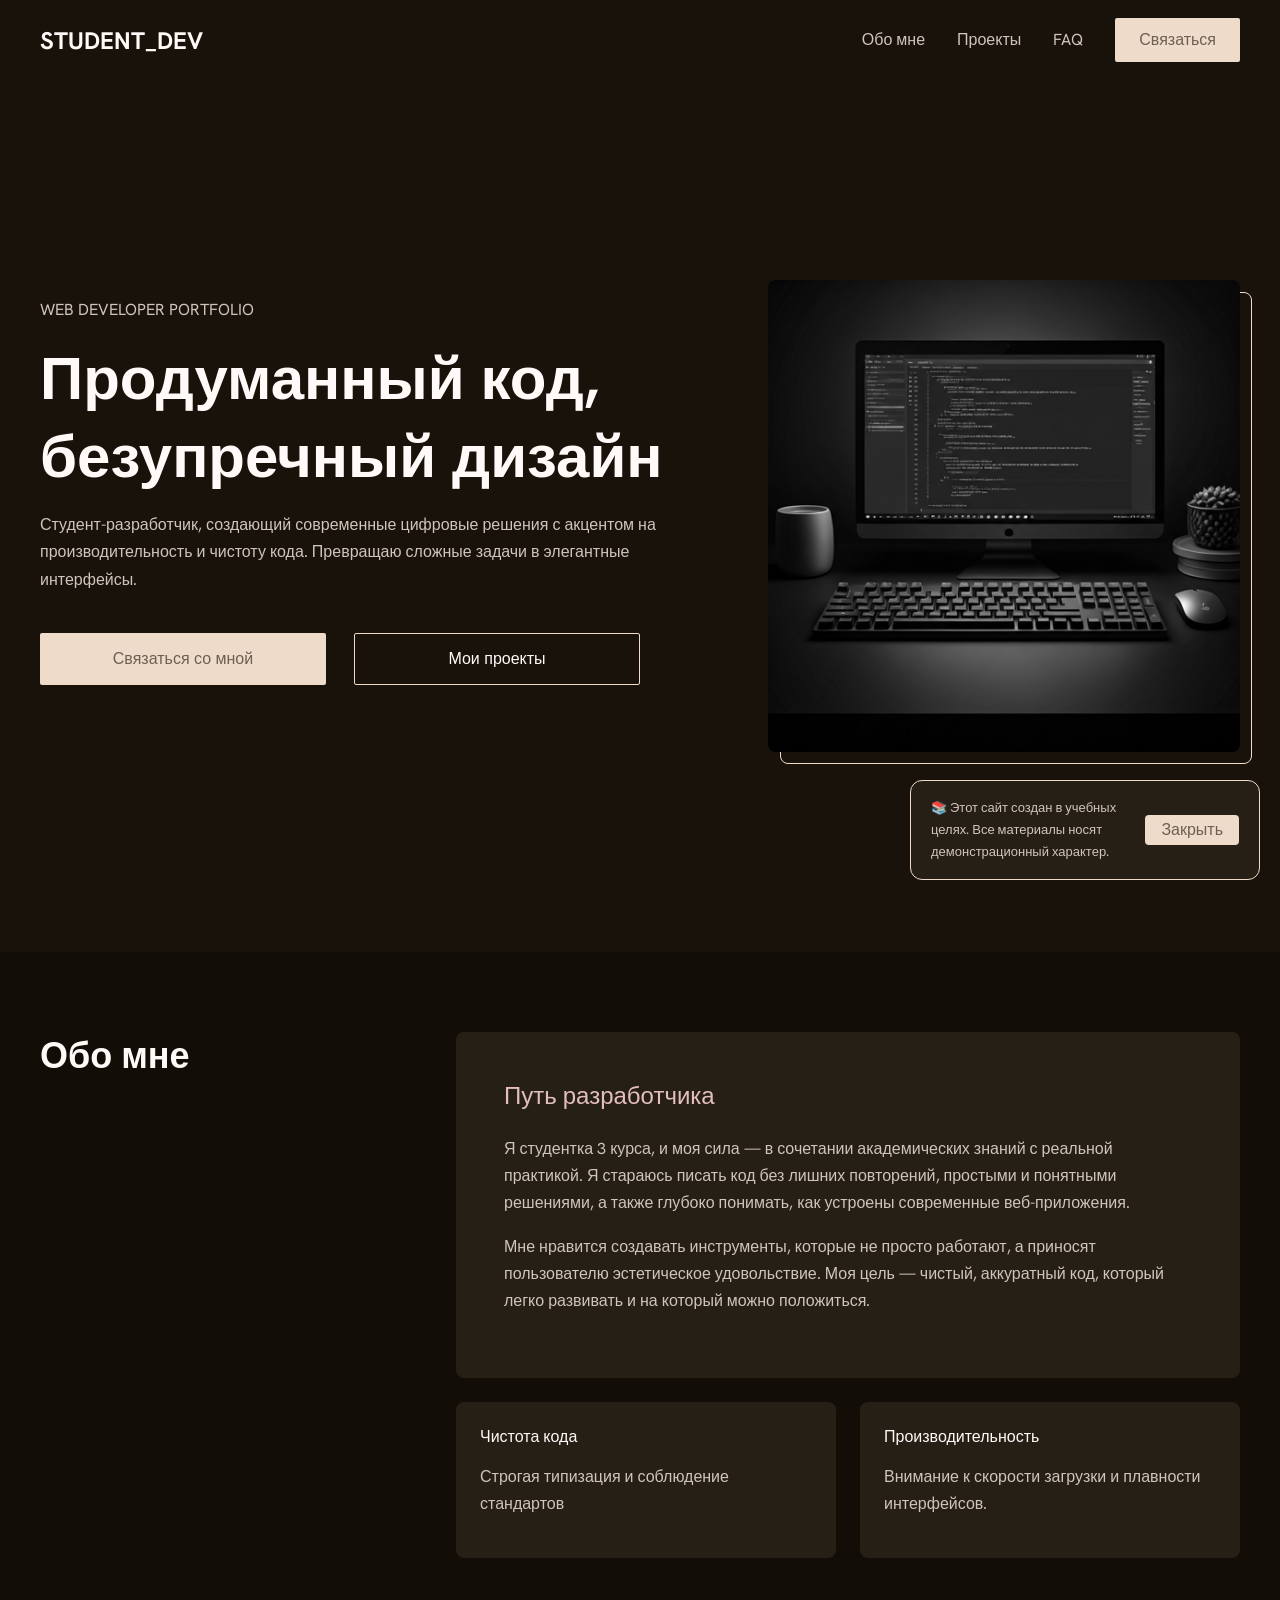
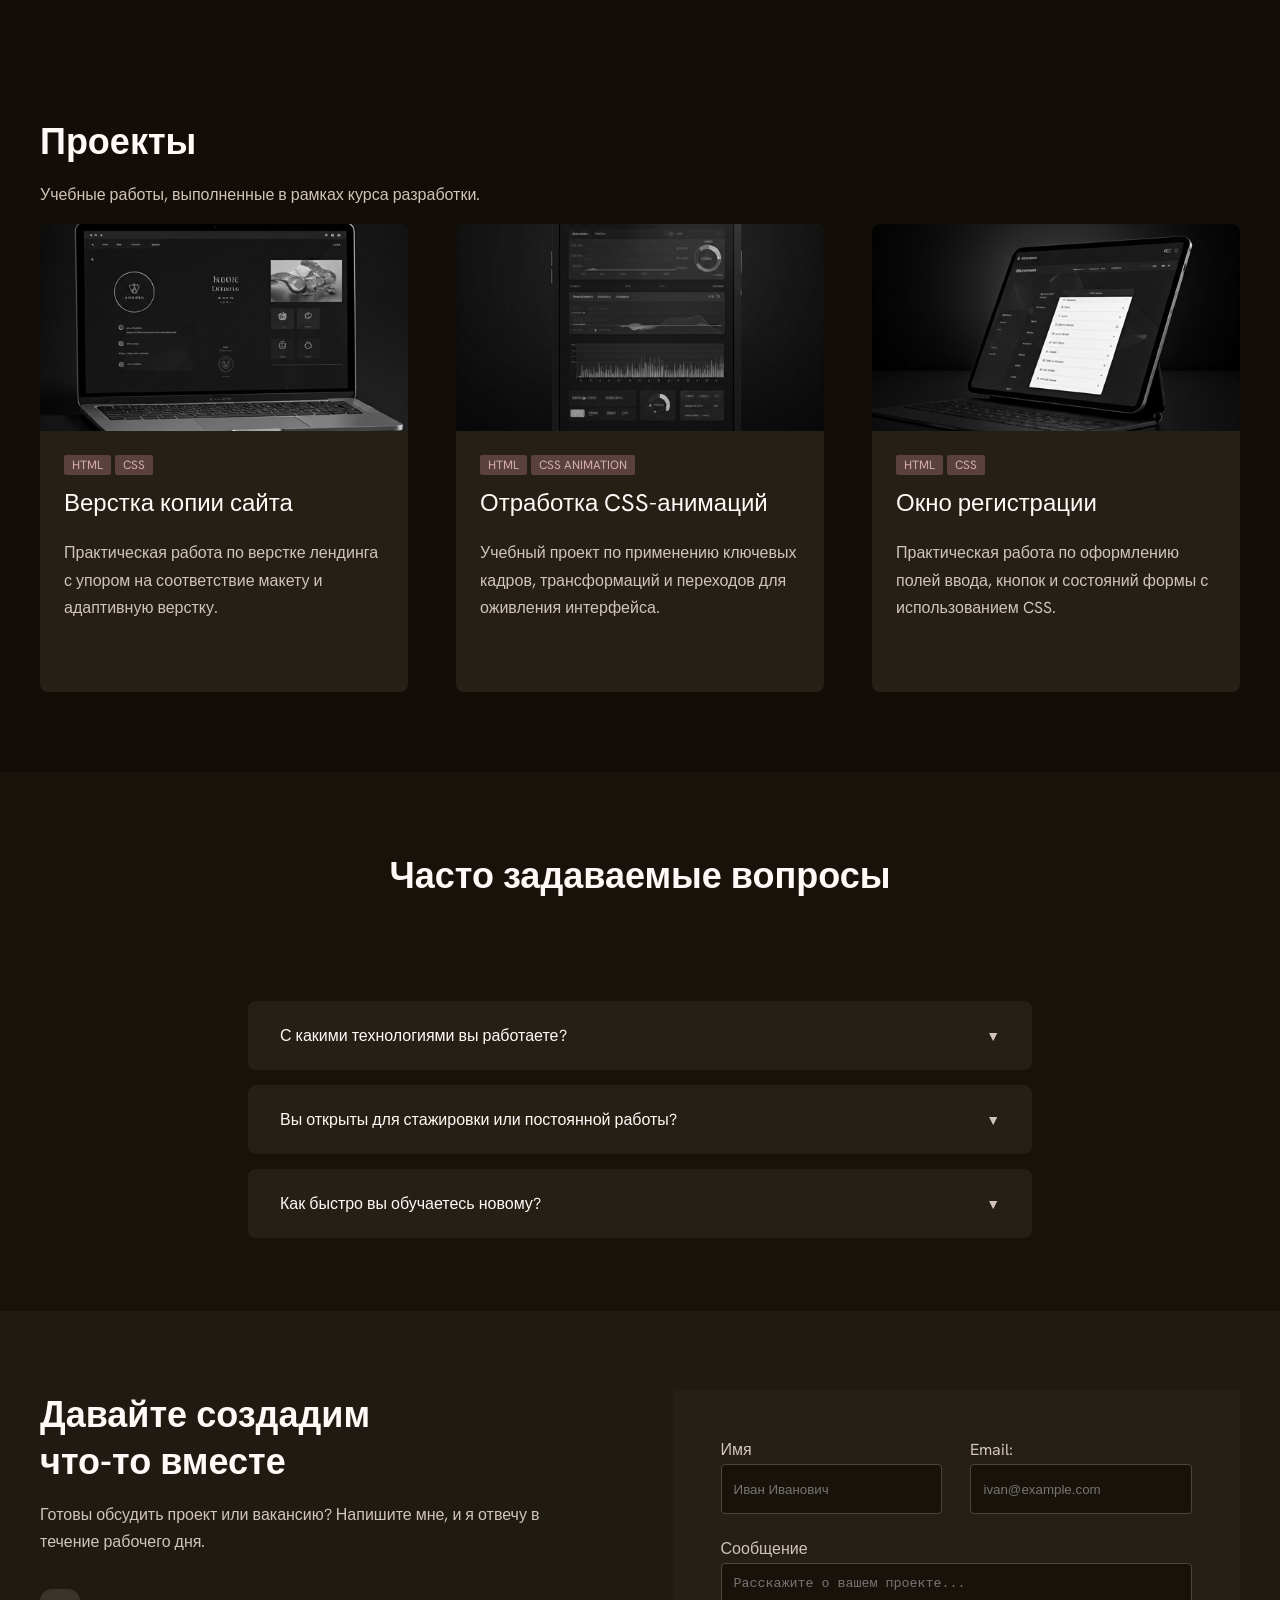
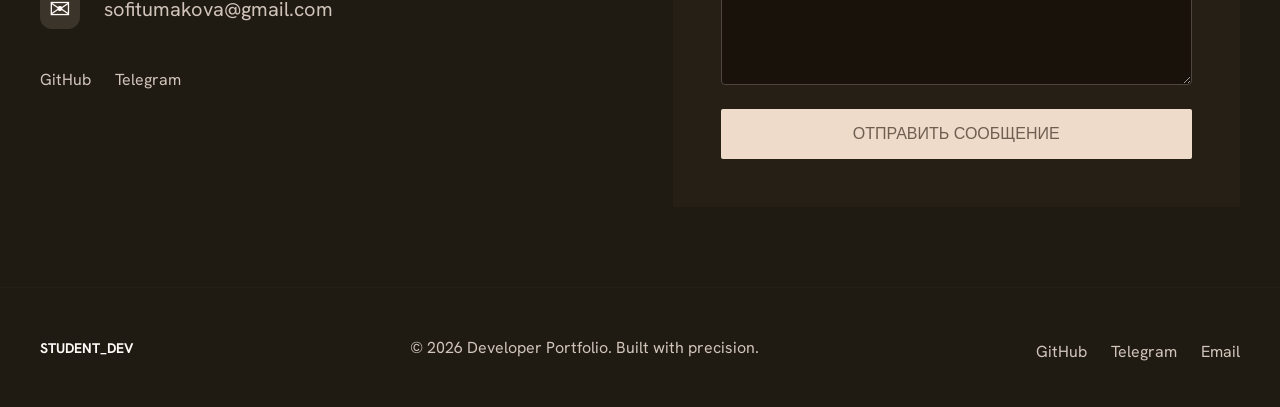
==== commit 3a72b51d: "new" ====
--- a/пм_05 — без одного блока + адаптив/html/index.html
+++ b/пм_05 — без одного блока + адаптив/html/index.html
@@ -40,7 +40,7 @@
                     </div>
                 </div>
                 <div class="hero-image">
-                    <img src="../png/unnamed.png" alt="">
+                    <img src="../png/block-hero.png" alt="">
                     <div class="frame"></div>
                 </div>
             </div>
@@ -82,7 +82,7 @@
                     <a href="https://github.com/sofitumakova-ops/copy-of-website" target="_blank" rel="noopener noreferrer" class="card-link">
                         <div>
                             <div class="image-container">
-                                <img src="../png/unnamed (3).png" alt="">
+                                <img src="../png/block-copy.png" alt="">
                             </div>
                             <div class="description">
                                 <div class="tags">
@@ -97,7 +97,7 @@
                     <a href="https://github.com/sofitumakova-ops/css-animation" target="_blank" rel="noopener noreferrer" class="card-link">    
                         <div>
                             <div class="image-container">
-                                <img src="../png/unnamed (2).png" alt="">
+                                <img src="../png/block-animation.png" alt="">
                             </div>
                             <div class="description">
                                 <div class="tags">
@@ -112,7 +112,7 @@
                     <a href="https://github.com/sofitumakova-ops/Forms" target="_blank" rel="noopener noreferrer" class="card-link">
                         <div>
                             <div class="image-container">
-                                <img src="../png/unnamed (1).png" alt="">
+                                <img src="../png/block-form.png" alt="">
                             </div>
                             <div class="description">
                                 <div class="tags">
--- a/пм_05 — без одного блока + адаптив/css/style.css
+++ b/пм_05 — без одного блока + адаптив/css/style.css
@@ -300,7 +300,7 @@
     justify-content: space-between;
     background-color: #251F16;
     color: #FFFAF8;
-    width: 768px;
+    width: 784px;
     padding: 24px 32px;
     border-radius: 8px;
     cursor: pointer;
@@ -319,7 +319,7 @@
     transition: transform 0.3s ease;
 }
 
-.faq-item label:hover::after {
+ .faq-item input:checked ~ label::after {
     transform: translateY(-50%) rotate(180deg);
 }
 
